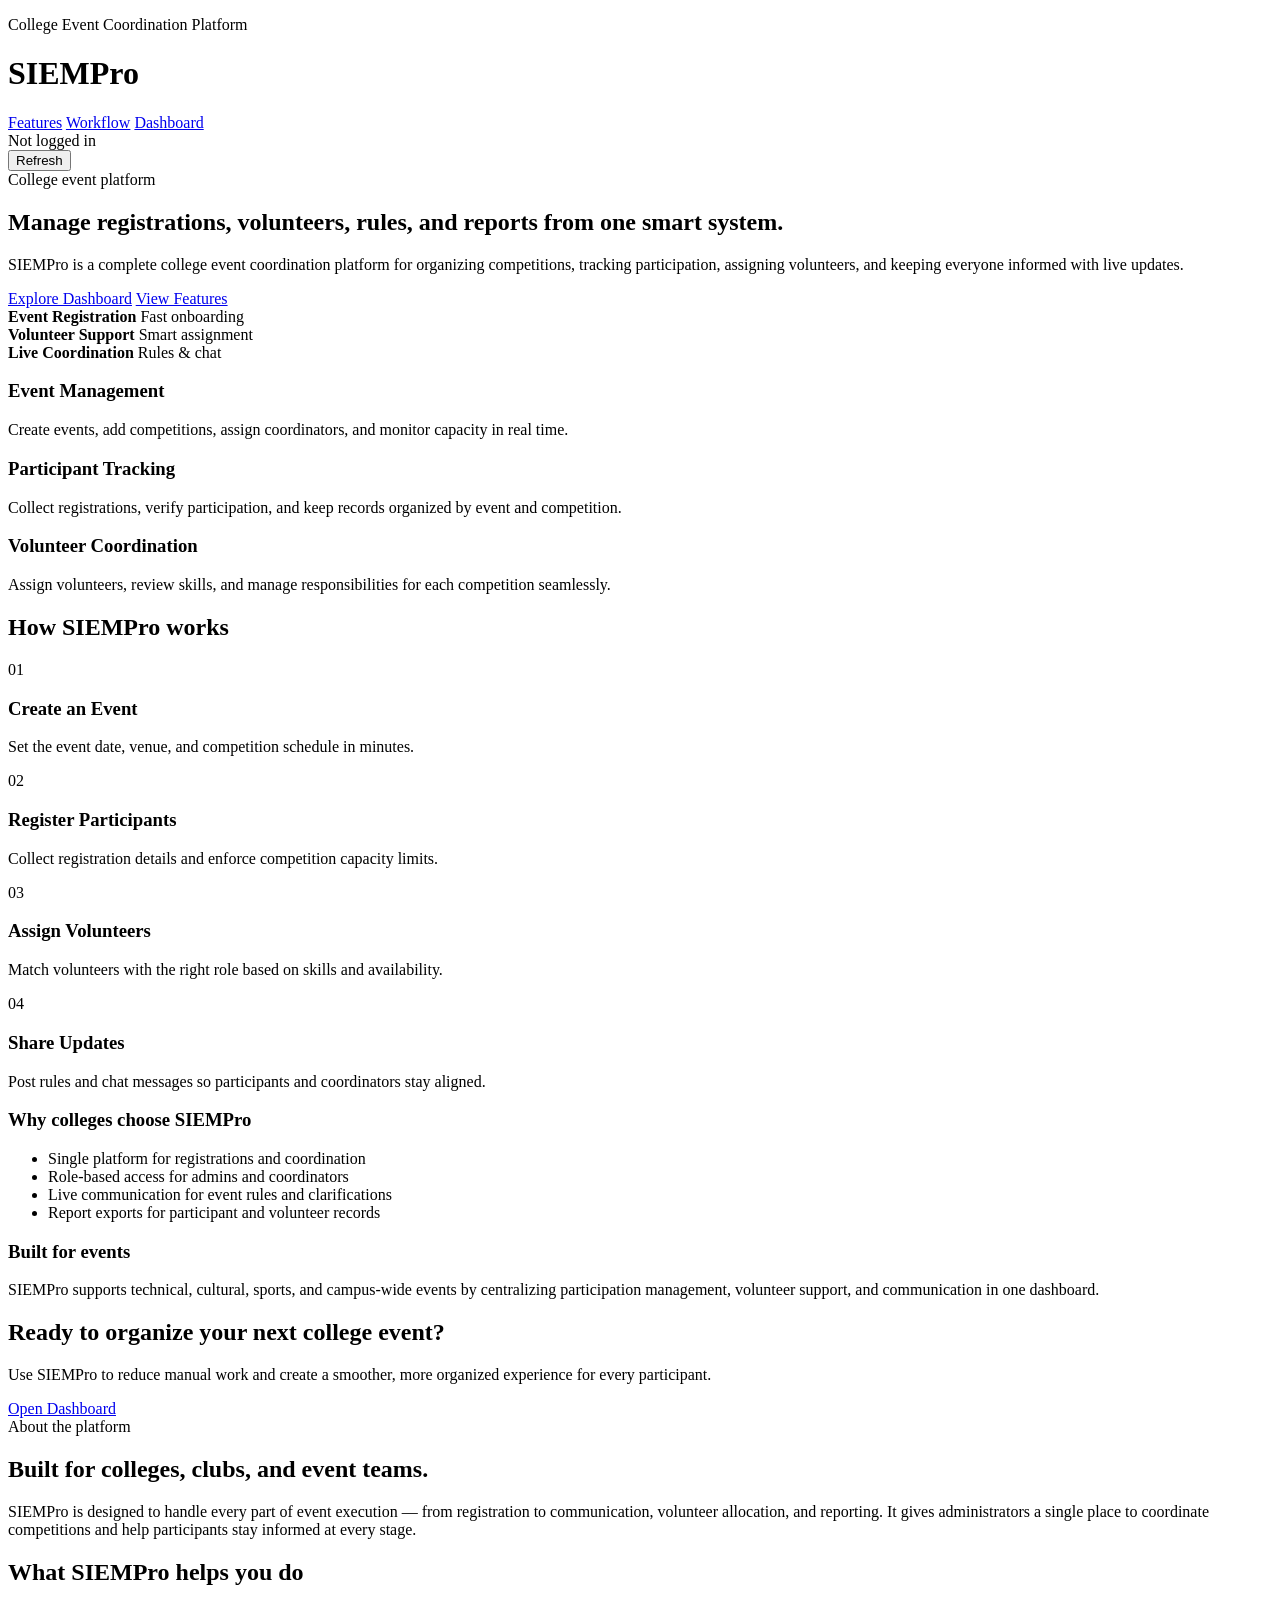
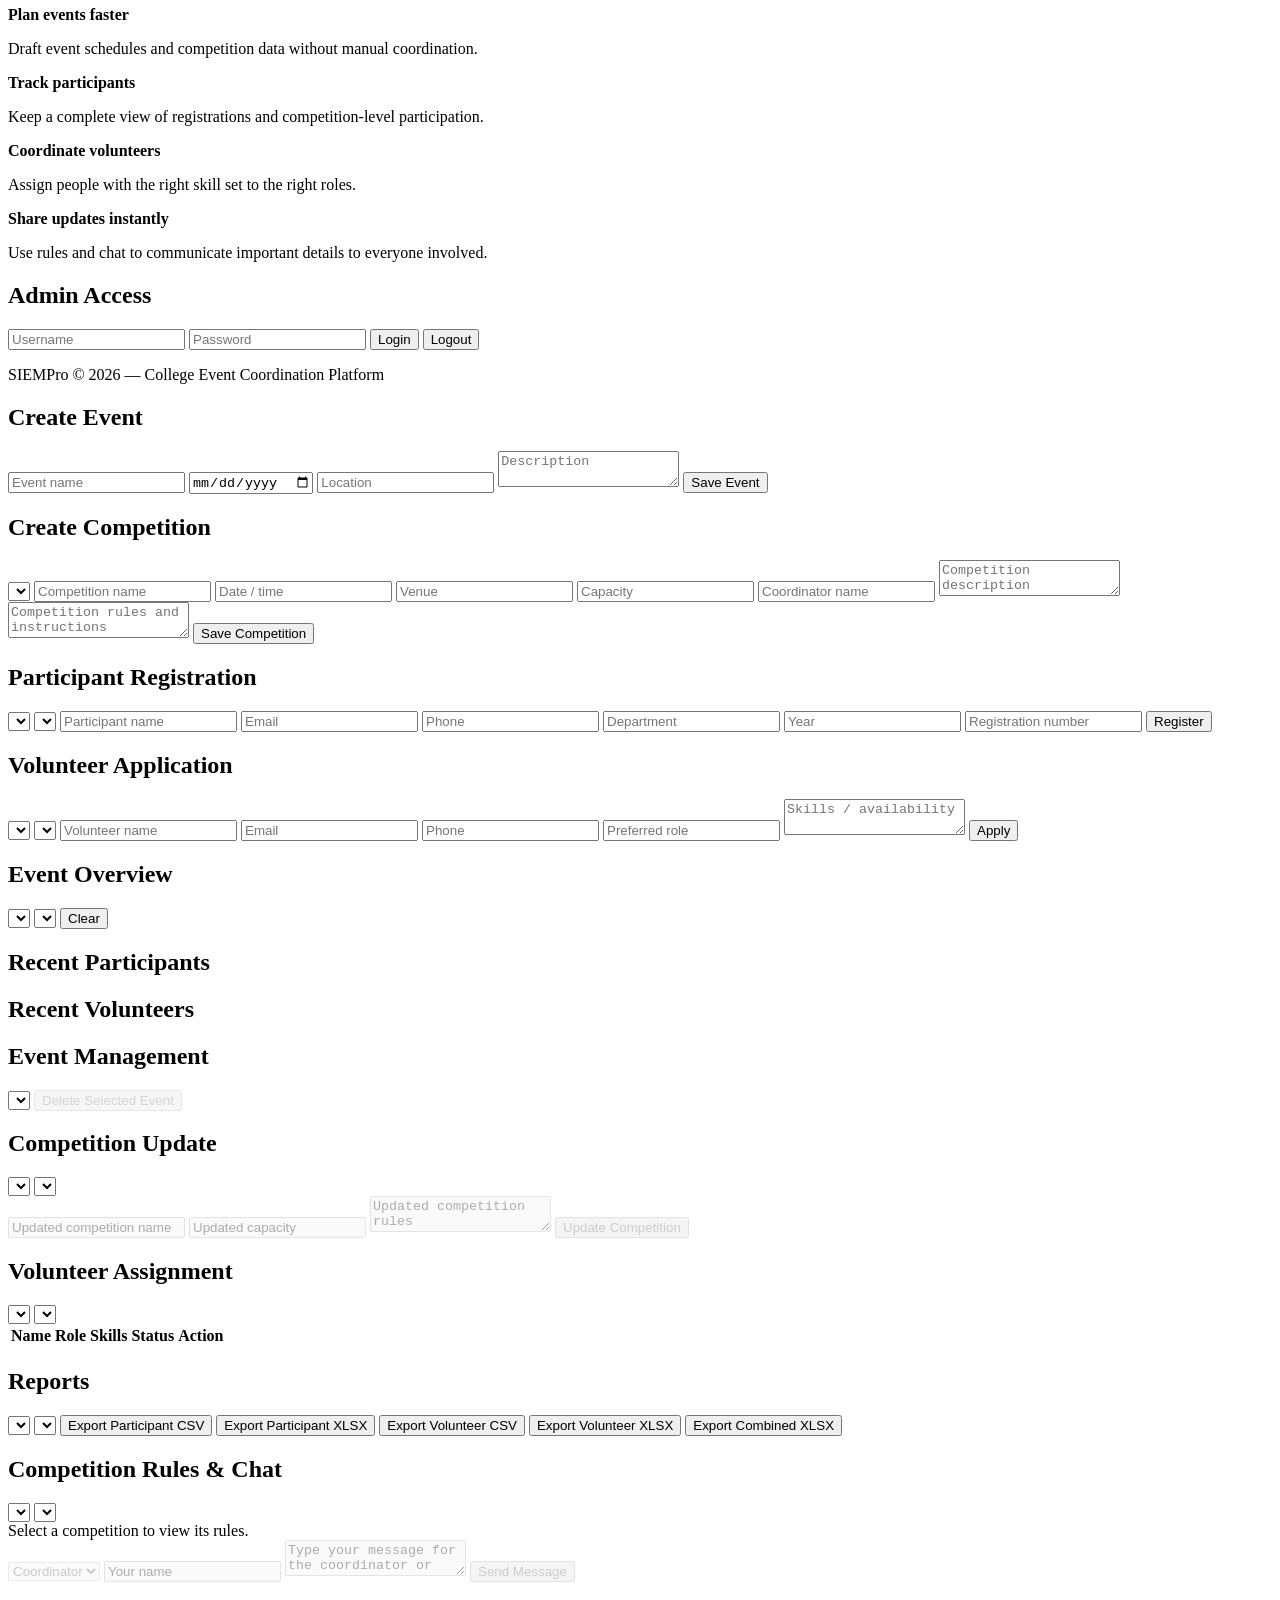
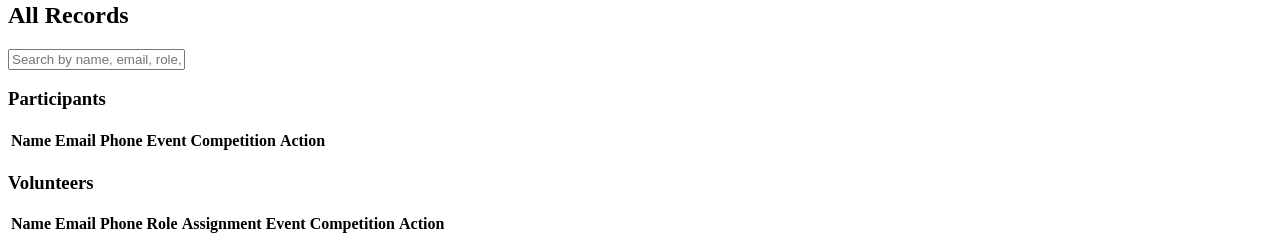
==== templates/index.html @ f743d76d "Create index.html" ====
<!DOCTYPE html>
<html lang="en">
  <head>
    <meta charset="UTF-8" />
    <meta name="viewport" content="width=device-width, initial-scale=1.0" />
    <title>SIEMPro</title>
    <link rel="stylesheet" href="/static/styles.css" />
  </head>
  <body>
    <div class="container">
      <header class="topbar">
        <div class="brand-block">
          <p class="eyebrow">College Event Coordination Platform</p>
          <h1>SIEMPro</h1>
        </div>
        <nav class="site-nav" aria-label="Main navigation">
          <a href="#features">Features</a>
          <a href="#workflow">Workflow</a>
          <a href="#dashboard">Dashboard</a>
        </nav>
        <div class="topbar-actions">
          <div id="loginBadge" class="login-badge">Not logged in</div>
          <button id="refreshData" class="primary">Refresh</button>
        </div>
      </header>

      <section class="hero-panel panel">
        <div class="hero-copy">
          <span class="tag">College event platform</span>
          <h2>Manage registrations, volunteers, rules, and reports from one smart system.</h2>
          <p>
            SIEMPro is a complete college event coordination platform for organizing competitions,
            tracking participation, assigning volunteers, and keeping everyone informed with live updates.
          </p>
          <div class="hero-actions">
            <a href="#dashboard" class="btn-primary">Explore Dashboard</a>
            <a href="#features" class="btn-secondary">View Features</a>
          </div>
        </div>
        <div class="hero-stats">
          <div class="mini-card">
            <strong>Event Registration</strong>
            <span>Fast onboarding</span>
          </div>
          <div class="mini-card">
            <strong>Volunteer Support</strong>
            <span>Smart assignment</span>
          </div>
          <div class="mini-card">
            <strong>Live Coordination</strong>
            <span>Rules & chat</span>
          </div>
        </div>
      </section>

      <section class="feature-grid" id="features">
        <div class="feature-card panel">
          <h3>Event Management</h3>
          <p>Create events, add competitions, assign coordinators, and monitor capacity in real time.</p>
        </div>
        <div class="feature-card panel">
          <h3>Participant Tracking</h3>
          <p>Collect registrations, verify participation, and keep records organized by event and competition.</p>
        </div>
        <div class="feature-card panel">
          <h3>Volunteer Coordination</h3>
          <p>Assign volunteers, review skills, and manage responsibilities for each competition seamlessly.</p>
        </div>
      </section>

      <section class="steps-panel panel" id="workflow">
        <h2>How SIEMPro works</h2>
        <div class="steps-grid">
          <div class="step-box">
            <span>01</span>
            <h3>Create an Event</h3>
            <p>Set the event date, venue, and competition schedule in minutes.</p>
          </div>
          <div class="step-box">
            <span>02</span>
            <h3>Register Participants</h3>
            <p>Collect registration details and enforce competition capacity limits.</p>
          </div>
          <div class="step-box">
            <span>03</span>
            <h3>Assign Volunteers</h3>
            <p>Match volunteers with the right role based on skills and availability.</p>
          </div>
          <div class="step-box">
            <span>04</span>
            <h3>Share Updates</h3>
            <p>Post rules and chat messages so participants and coordinators stay aligned.</p>
          </div>
        </div>
      </section>

      <section class="highlights-grid">
        <div class="panel highlight-box">
          <h3>Why colleges choose SIEMPro</h3>
          <ul>
            <li>Single platform for registrations and coordination</li>
            <li>Role-based access for admins and coordinators</li>
            <li>Live communication for event rules and clarifications</li>
            <li>Report exports for participant and volunteer records</li>
          </ul>
        </div>
        <div class="panel highlight-box accent-box">
          <h3>Built for events</h3>
          <p>
            SIEMPro supports technical, cultural, sports, and campus-wide events by centralizing
            participation management, volunteer support, and communication in one dashboard.
          </p>
        </div>
      </section>

      <section class="cta-panel panel">
        <div>
          <h2>Ready to organize your next college event?</h2>
          <p>Use SIEMPro to reduce manual work and create a smoother, more organized experience for every participant.</p>
        </div>
        <a href="#dashboard" class="btn-primary">Open Dashboard</a>
      </section>

      <section class="about-panel panel">
        <div>
          <span class="tag">About the platform</span>
          <h2>Built for colleges, clubs, and event teams.</h2>
        </div>
        <p>
          SIEMPro is designed to handle every part of event execution — from registration to communication,
          volunteer allocation, and reporting. It gives administrators a single place to coordinate competitions
          and help participants stay informed at every stage.
        </p>
      </section>

      <section class="showcase-panel panel">
        <h2>What SIEMPro helps you do</h2>
        <div class="showcase-grid">
          <div class="showcase-item">
            <strong>Plan events faster</strong>
            <p>Draft event schedules and competition data without manual coordination.</p>
          </div>
          <div class="showcase-item">
            <strong>Track participants</strong>
            <p>Keep a complete view of registrations and competition-level participation.</p>
          </div>
          <div class="showcase-item">
            <strong>Coordinate volunteers</strong>
            <p>Assign people with the right skill set to the right roles.</p>
          </div>
          <div class="showcase-item">
            <strong>Share updates instantly</strong>
            <p>Use rules and chat to communicate important details to everyone involved.</p>
          </div>
        </div>
      </section>

      <section class="panel login-panel">
        <h2>Admin Access</h2>
        <form id="loginForm" class="inline-login">
          <input type="text" id="loginUsername" placeholder="Username" required />
          <input type="password" id="loginPassword" placeholder="Password" required />
          <button type="submit">Login</button>
          <button type="button" id="logoutBtn" class="secondary">Logout</button>
        </form>
      </section>

      <footer class="site-footer">
        <p>SIEMPro © 2026 — College Event Coordination Platform</p>
      </footer>

      <section class="panel stats-grid" id="dashboard" aria-label="Dashboard stats"></section>

      <main class="layout">
        <section class="panel">
          <h2>Create Event</h2>
          <form id="eventForm">
            <input type="text" name="name" placeholder="Event name" required />
            <input type="date" name="date" required />
            <input type="text" name="location" placeholder="Location" required />
            <textarea name="description" placeholder="Description"></textarea>
            <button type="submit">Save Event</button>
          </form>
        </section>

        <section class="panel">
          <h2>Create Competition</h2>
          <form id="competitionForm">
            <select id="competitionEventSelect" name="event_id" required></select>
            <select id="competitionCompetitionSelect" name="competition_id" style="display:none;"></select>
            <input type="text" name="name" placeholder="Competition name" required />
            <input type="text" name="time" placeholder="Date / time" required />
            <input type="text" name="venue" placeholder="Venue" required />
            <input type="number" name="capacity" min="1" placeholder="Capacity" required />
            <input type="text" name="coordinator_name" placeholder="Coordinator name" required />
            <textarea name="description" placeholder="Competition description"></textarea>
            <textarea name="rules" placeholder="Competition rules and instructions"></textarea>
            <button type="submit">Save Competition</button>
          </form>
        </section>
      </main>

      <main class="layout lower-grid">
        <section class="panel">
          <h2>Participant Registration</h2>
          <form id="participantForm">
            <select id="participantEventSelect" name="event_id" required></select>
            <select id="participantCompetitionSelect" name="competition_id" required></select>
            <input type="text" name="name" placeholder="Participant name" required />
            <input type="email" name="email" placeholder="Email" required />
            <input type="tel" name="phone" placeholder="Phone" required />
            <input type="text" name="department" placeholder="Department" required />
            <input type="text" name="year" placeholder="Year" required />
            <input type="text" name="registration_no" placeholder="Registration number" required />
            <button type="submit">Register</button>
          </form>
        </section>

        <section class="panel">
          <h2>Volunteer Application</h2>
          <form id="volunteerForm">
            <select id="volunteerEventSelect" name="event_id" required></select>
            <select id="volunteerCompetitionSelect" name="competition_id" required></select>
            <input type="text" name="name" placeholder="Volunteer name" required />
            <input type="email" name="email" placeholder="Email" required />
            <input type="tel" name="phone" placeholder="Phone" required />
            <input type="text" name="preferred_role" placeholder="Preferred role" required />
            <textarea name="skills" placeholder="Skills / availability" required></textarea>
            <button type="submit">Apply</button>
          </form>
        </section>
      </main>

      <section class="panel overview-panel">
        <h2>Event Overview</h2>
        <div class="event-action-row filter-row">
          <select id="overviewEventFilter"></select>
          <select id="overviewCompetitionFilter"></select>
          <button id="clearOverviewFilter" type="button" class="secondary">Clear</button>
        </div>
        <div id="eventBreakdownChart" class="event-chart"></div>
      </section>

      <section class="panel lists-panel">
        <div class="list-section">
          <h2>Recent Participants</h2>
          <div id="participantList" class="record-list"></div>
        </div>
        <div class="list-section">
          <h2>Recent Volunteers</h2>
          <div id="volunteerList" class="record-list"></div>
        </div>
      </section>

      <section class="panel event-management-panel">
        <h2>Event Management</h2>
        <div class="event-action-row">
          <select id="eventDeleteSelect"></select>
          <button id="deleteEventBtn" type="button">Delete Selected Event</button>
        </div>
      </section>

      <section class="panel update-panel">
        <h2>Competition Update</h2>
        <div class="event-action-row">
          <select id="updateCompetitionEventSelect"></select>
          <select id="updateCompetitionSelect"></select>
        </div>
        <form id="competitionUpdateForm">
          <input type="text" id="updateCompetitionName" placeholder="Updated competition name" />
          <input type="number" id="updateCompetitionCapacity" min="1" placeholder="Updated capacity" />
          <textarea id="updateCompetitionRules" placeholder="Updated competition rules"></textarea>
          <button type="submit">Update Competition</button>
        </form>
      </section>

      <section class="panel assignment-panel">
        <h2>Volunteer Assignment</h2>
        <div class="event-action-row">
          <select id="assignmentEventSelect"></select>
          <select id="assignmentCompetitionSelect"></select>
        </div>
        <div class="table-wrap">
          <table>
            <thead>
              <tr>
                <th>Name</th>
                <th>Role</th>
                <th>Skills</th>
                <th>Status</th>
                <th>Action</th>
              </tr>
            </thead>
            <tbody id="volunteerAssignmentTable"></tbody>
          </table>
        </div>
      </section>

      <section class="panel export-panel">
        <h2>Reports</h2>
        <div class="event-action-row">
          <select id="reportEventSelect"></select>
          <select id="reportCompetitionSelect"></select>
          <button id="exportParticipantsCsv" type="button">Export Participant CSV</button>
          <button id="exportParticipantsXlsx" type="button">Export Participant XLSX</button>
          <button id="exportVolunteersCsv" type="button">Export Volunteer CSV</button>
          <button id="exportVolunteersXlsx" type="button">Export Volunteer XLSX</button>
          <button id="exportCombinedXlsx" type="button">Export Combined XLSX</button>
        </div>
      </section>

      <section class="panel chat-panel">
        <div class="chat-header">
          <h2>Competition Rules & Chat</h2>
        </div>
        <div class="chat-controls">
          <select id="chatEventSelect" required></select>
          <select id="chatCompetitionSelect" required></select>
        </div>
        <div class="rules-box" id="rulesBox">Select a competition to view its rules.</div>
        <div class="chat-box" id="chatBox"></div>
        <form id="chatForm" class="chat-form">
          <select id="chatSenderRole" required>
            <option value="coordinator">Coordinator</option>
            <option value="participant">Participant</option>
          </select>
          <input type="text" id="chatSenderName" placeholder="Your name" required />
          <textarea id="chatMessage" placeholder="Type your message for the coordinator or participants..." required></textarea>
          <button type="submit">Send Message</button>
        </form>
      </section>

      <section class="panel records-panel">
        <h2>All Records</h2>
        <div class="search-row">
          <input id="recordSearchInput" type="text" placeholder="Search by name, email, role, or event" />
        </div>
        <div class="table-wrap">
          <h3>Participants</h3>
          <table>
            <thead>
              <tr>
                <th>Name</th>
                <th>Email</th>
                <th>Phone</th>
                <th>Event</th>
                <th>Competition</th>
                <th>Action</th>
              </tr>
            </thead>
            <tbody id="allParticipantsTable"></tbody>
          </table>
        </div>
        <div class="table-wrap">
          <h3>Volunteers</h3>
          <table>
            <thead>
              <tr>
                <th>Name</th>
                <th>Email</th>
                <th>Phone</th>
                <th>Role</th>
                <th>Assignment</th>
                <th>Event</th>
                <th>Competition</th>
                <th>Action</th>
              </tr>
            </thead>
            <tbody id="allVolunteersTable"></tbody>
          </table>
        </div>
      </section>
    </div>

    <script src="/static/app.js"></script>
  </body>
</html>
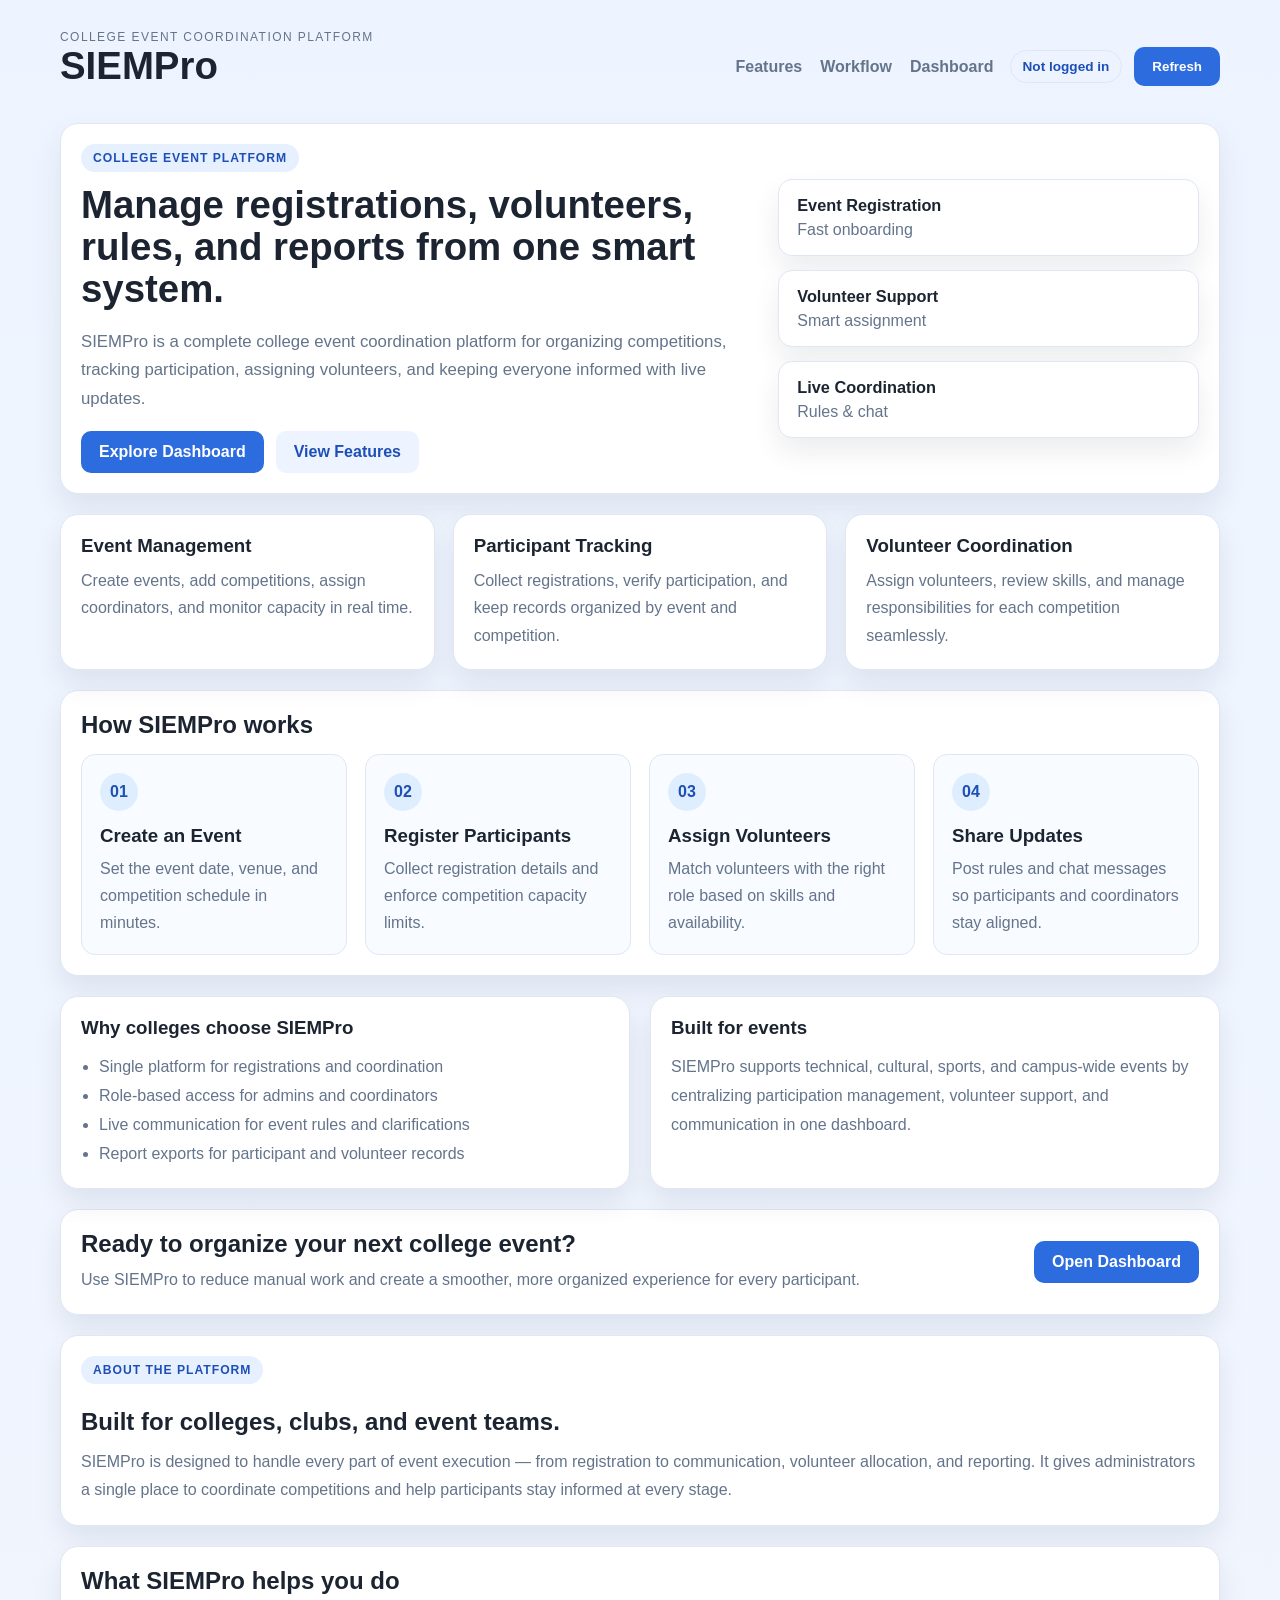
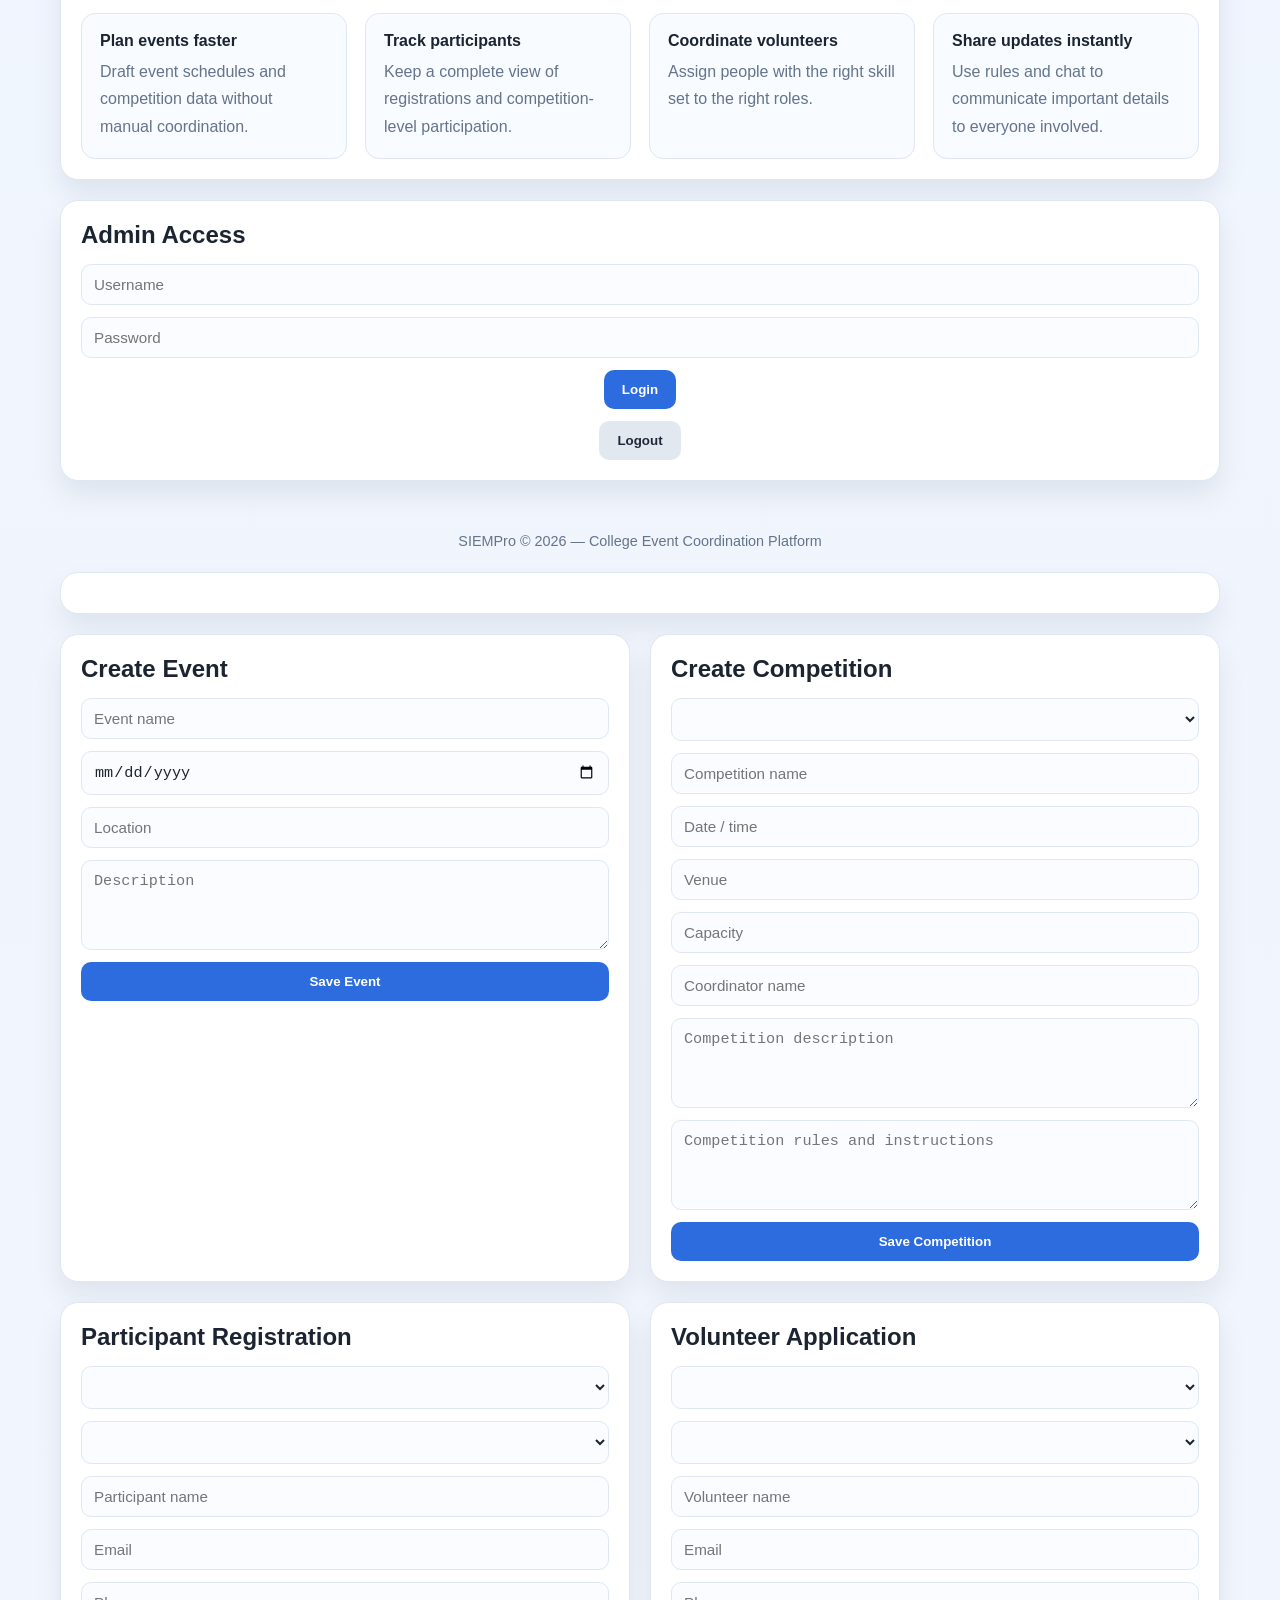
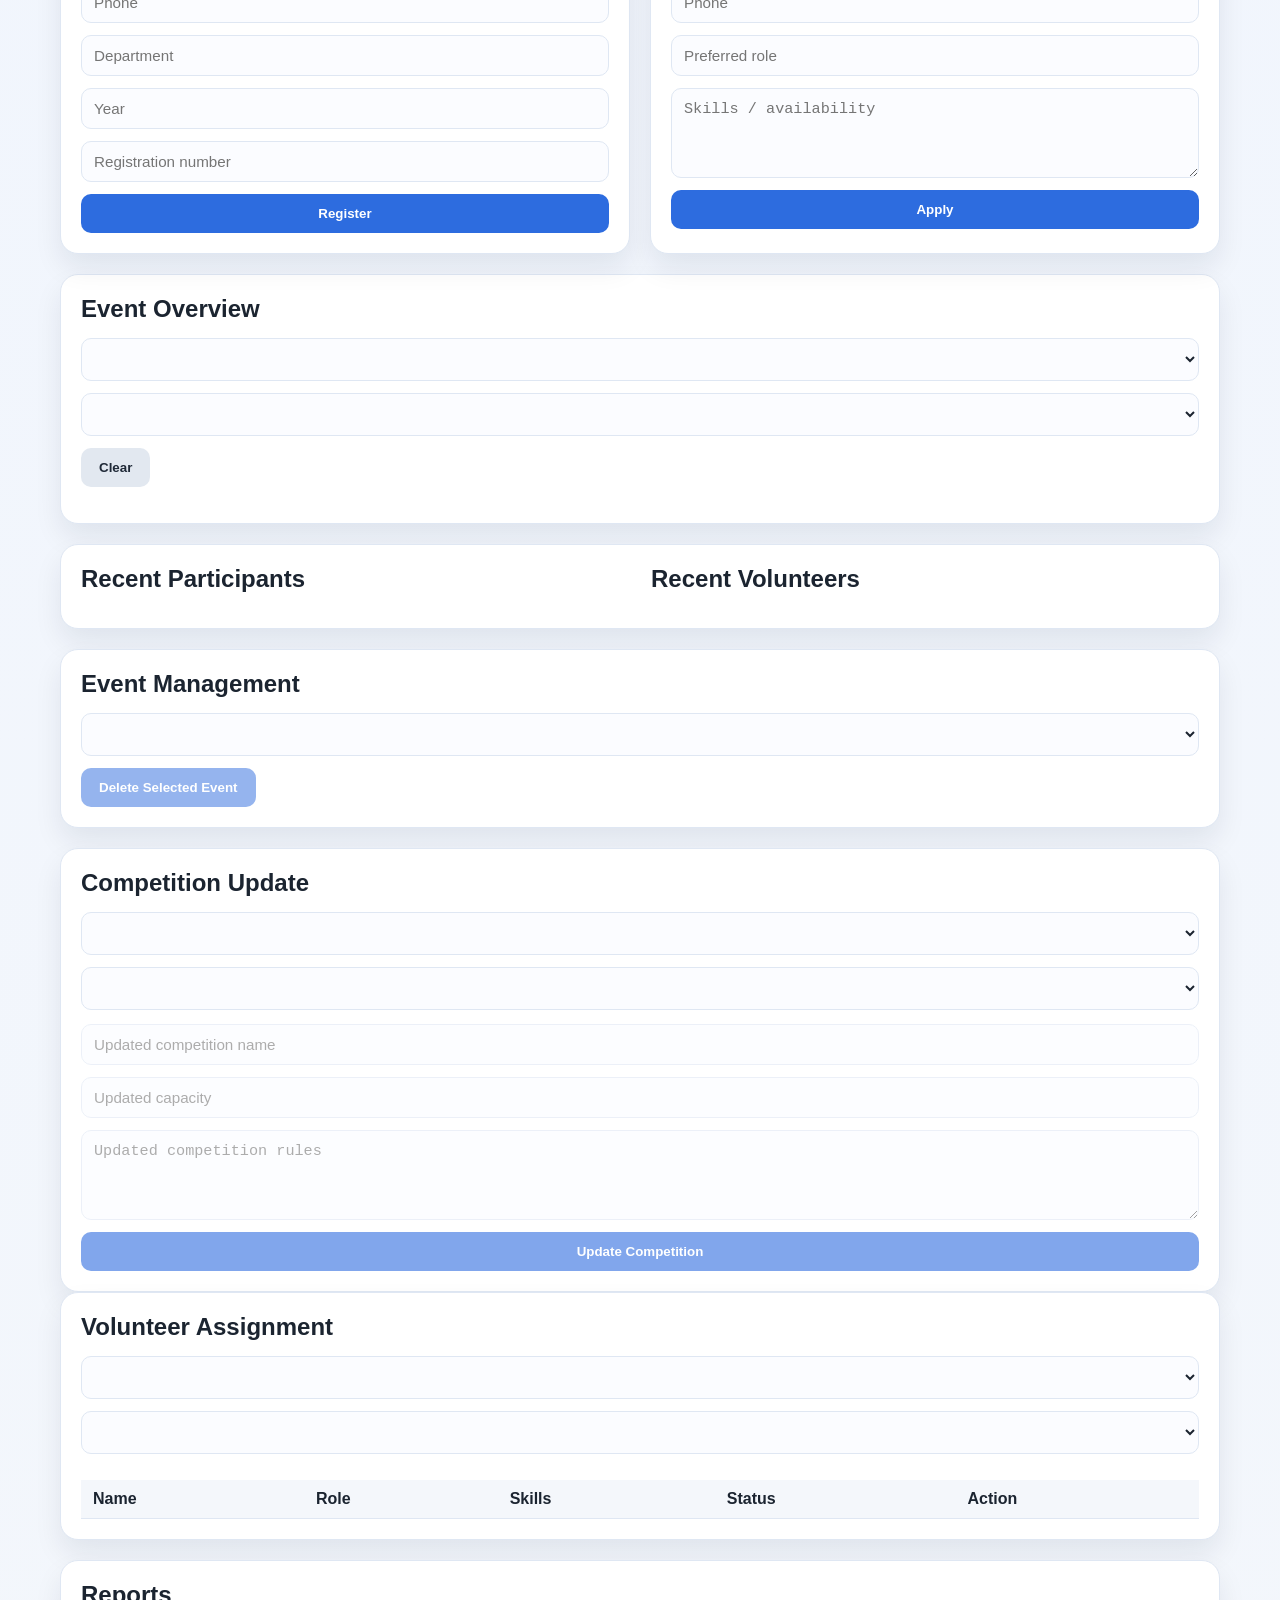
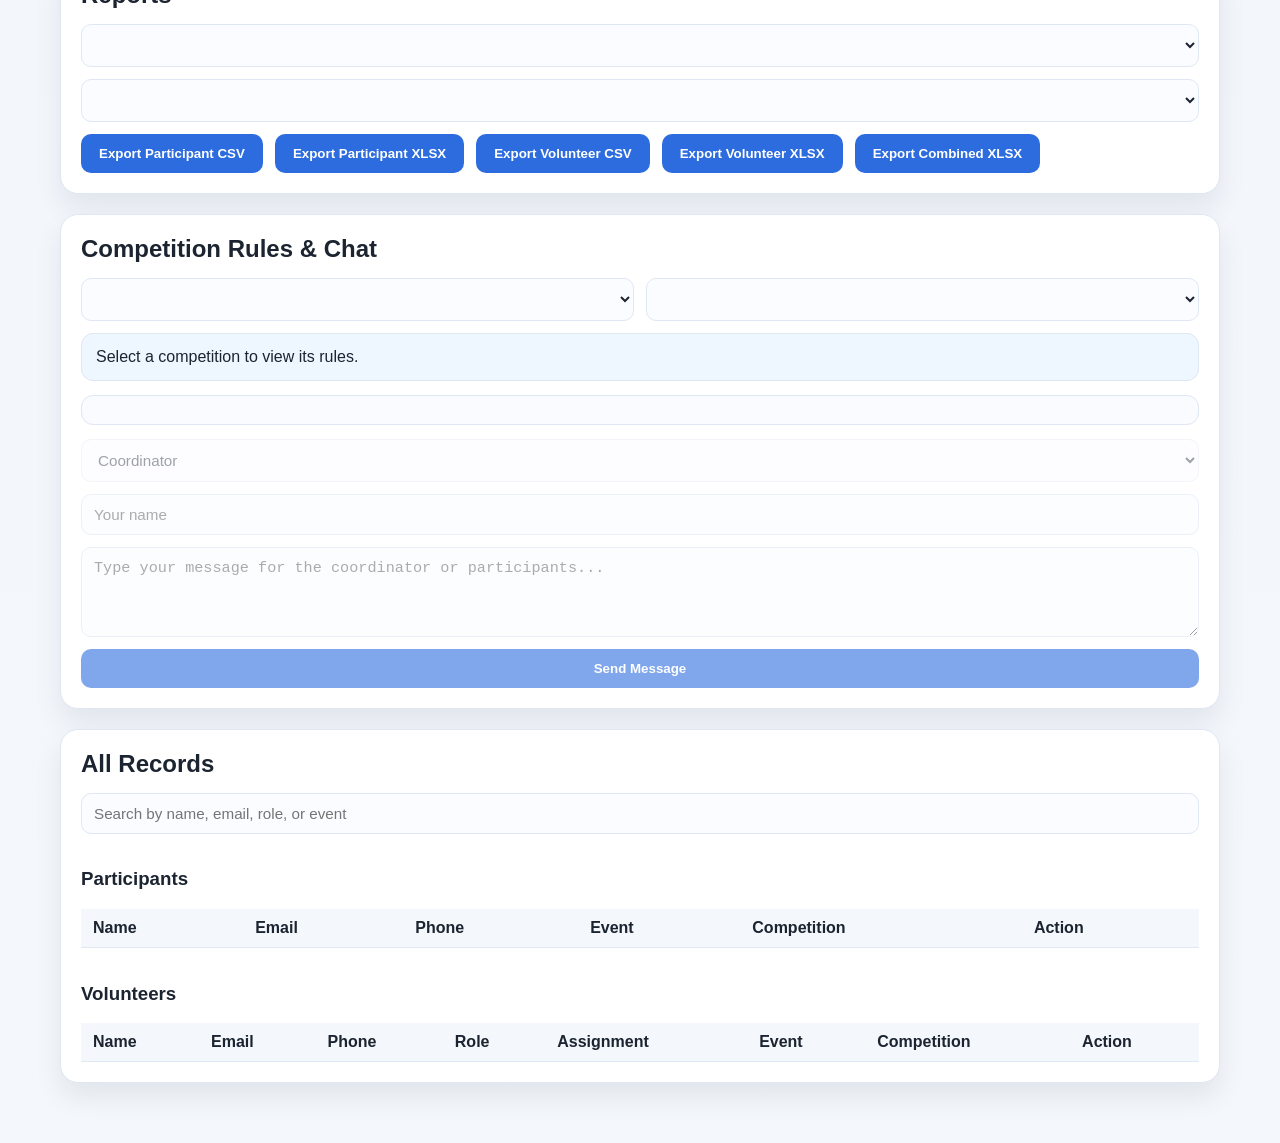
==== commit d7a8f324: "Update index.html" ====
--- a/templates/index.html
+++ b/templates/index.html
@@ -37,7 +37,7 @@
             <a href="#features" class="btn-secondary">View Features</a>
           </div>
         </div>
-        <div class="hero-stats">
+        <div class="hero-stats" id="statsGrid">
           <div class="mini-card">
             <strong>Event Registration</strong>
             <span>Fast onboarding</span>
--- a/static/styles.css
+++ b/static/styles.css
@@ -0,0 +1,665 @@
+:root {
+  --bg: #f4f7fb;
+  --panel: #ffffff;
+  --primary: #2d6cdf;
+  --primary-dark: #1d4fb7;
+  --accent: #edf4ff;
+  --text: #1b2430;
+  --muted: #64748b;
+  --border: #dfe7f3;
+  --success: #1f9d61;
+  --shadow: 0 14px 28px rgba(18, 29, 53, 0.08);
+}
+
+* {
+  box-sizing: border-box;
+}
+
+body {
+  margin: 0;
+  font-family: Arial, Helvetica, sans-serif;
+  background: linear-gradient(180deg, #eef4ff 0%, var(--bg) 100%);
+  color: var(--text);
+}
+
+.container {
+  max-width: 1200px;
+  margin: 0 auto;
+  padding: 30px 20px 60px;
+}
+
+.topbar {
+  display: flex;
+  justify-content: space-between;
+  align-items: center;
+  margin-bottom: 20px;
+  gap: 16px;
+}
+
+.brand-block {
+  flex: 1;
+}
+
+.site-nav {
+  display: flex;
+  gap: 18px;
+  align-items: center;
+  flex-wrap: wrap;
+}
+
+.site-nav a {
+  color: var(--muted);
+  text-decoration: none;
+  font-weight: 600;
+}
+
+.site-nav a:hover {
+  color: var(--primary-dark);
+}
+
+.hero-panel {
+  display: grid;
+  grid-template-columns: 1.6fr 1fr;
+  gap: 24px;
+  padding: 28px;
+  margin-bottom: 20px;
+  background: linear-gradient(135deg, #f2f7ff 0%, #ffffff 100%);
+}
+
+.hero-copy h2 {
+  font-size: clamp(2rem, 3vw, 3rem);
+  line-height: 1.1;
+  margin-bottom: 14px;
+}
+
+.hero-copy p {
+  color: var(--muted);
+  font-size: 1.05rem;
+  line-height: 1.7;
+}
+
+.tag {
+  display: inline-block;
+  background: #e6f0ff;
+  color: var(--primary-dark);
+  border-radius: 999px;
+  padding: 7px 12px;
+  font-size: 0.76rem;
+  font-weight: 700;
+  letter-spacing: 0.08em;
+  text-transform: uppercase;
+  margin-bottom: 12px;
+}
+
+.hero-actions {
+  display: flex;
+  flex-wrap: wrap;
+  gap: 12px;
+  margin-top: 18px;
+}
+
+.btn-primary, .btn-secondary {
+  display: inline-flex;
+  align-items: center;
+  justify-content: center;
+  text-decoration: none;
+  border-radius: 10px;
+  padding: 12px 18px;
+  font-weight: 700;
+}
+
+.btn-primary {
+  background: var(--primary);
+  color: #fff;
+}
+
+.btn-secondary {
+  background: #edf4ff;
+  color: var(--primary-dark);
+}
+
+.hero-stats {
+  display: flex;
+  flex-direction: column;
+  gap: 14px;
+  justify-content: center;
+}
+
+.mini-card {
+  background: #fff;
+  border: 1px solid var(--border);
+  border-radius: 14px;
+  padding: 16px 18px;
+  box-shadow: var(--shadow);
+  display: flex;
+  flex-direction: column;
+  gap: 6px;
+}
+
+.mini-card strong {
+  font-size: 1.02rem;
+}
+
+.mini-card span {
+  color: var(--muted);
+}
+
+.feature-grid {
+  display: grid;
+  grid-template-columns: repeat(auto-fit, minmax(220px, 1fr));
+  gap: 18px;
+  margin-bottom: 20px;
+}
+
+.feature-card {
+  padding: 20px;
+}
+
+.feature-card h3 {
+  margin-top: 0;
+  margin-bottom: 10px;
+}
+
+.feature-card p {
+  margin: 0;
+  color: var(--muted);
+  line-height: 1.7;
+}
+
+.steps-panel {
+  margin-bottom: 20px;
+}
+
+.steps-grid {
+  display: grid;
+  grid-template-columns: repeat(auto-fit, minmax(200px, 1fr));
+  gap: 18px;
+}
+
+.highlights-grid {
+  display: grid;
+  grid-template-columns: repeat(auto-fit, minmax(260px, 1fr));
+  gap: 20px;
+  margin-bottom: 20px;
+}
+
+.highlight-box {
+  padding: 22px;
+}
+
+.highlight-box h3 {
+  margin-top: 0;
+  margin-bottom: 14px;
+}
+
+.highlight-box ul {
+  margin: 0;
+  padding-left: 18px;
+  color: var(--muted);
+  line-height: 1.8;
+}
+
+.highlight-box p {
+  margin: 0;
+  color: var(--muted);
+  line-height: 1.8;
+}
+
+.accent-box {
+  background: linear-gradient(135deg, #eef5ff 0%, #ffffff 100%);
+}
+
+.cta-panel {
+  display: flex;
+  align-items: center;
+  justify-content: space-between;
+  gap: 18px;
+  margin-bottom: 20px;
+  padding: 24px 28px;
+}
+
+.cta-panel h2 {
+  margin-bottom: 8px;
+}
+
+.cta-panel p {
+  margin: 0;
+  color: var(--muted);
+  line-height: 1.7;
+}
+
+.about-panel {
+  margin-bottom: 20px;
+  padding: 26px 28px;
+}
+
+.about-panel h2 {
+  margin-top: 12px;
+  margin-bottom: 12px;
+}
+
+.about-panel p {
+  margin: 0;
+  color: var(--muted);
+  line-height: 1.8;
+}
+
+.showcase-panel {
+  margin-bottom: 20px;
+  padding: 24px 28px;
+}
+
+.showcase-panel h2 {
+  margin-top: 0;
+  margin-bottom: 18px;
+}
+
+.showcase-grid {
+  display: grid;
+  grid-template-columns: repeat(auto-fit, minmax(220px, 1fr));
+  gap: 18px;
+}
+
+.showcase-item {
+  background: #f8fbff;
+  border: 1px solid var(--border);
+  border-radius: 14px;
+  padding: 18px;
+}
+
+.showcase-item strong {
+  display: block;
+  margin-bottom: 8px;
+}
+
+.showcase-item p {
+  margin: 0;
+  color: var(--muted);
+  line-height: 1.7;
+}
+
+.site-footer {
+  margin-top: 20px;
+  padding: 18px 12px 8px;
+  text-align: center;
+  color: var(--muted);
+  font-size: 0.9rem;
+}
+
+.step-box {
+  background: #f8fbff;
+  border: 1px solid var(--border);
+  border-radius: 14px;
+  padding: 18px;
+}
+
+.step-box span {
+  display: inline-flex;
+  align-items: center;
+  justify-content: center;
+  width: 38px;
+  height: 38px;
+  border-radius: 50%;
+  background: #dfeeff;
+  color: var(--primary-dark);
+  font-weight: 700;
+  margin-bottom: 14px;
+}
+
+.step-box h3 {
+  margin-top: 0;
+  margin-bottom: 8px;
+}
+
+.step-box p {
+  margin: 0;
+  color: var(--muted);
+  line-height: 1.7;
+}
+
+.topbar-actions {
+  display: flex;
+  align-items: center;
+  gap: 12px;
+}
+
+.login-badge {
+  background: #edf4ff;
+  color: var(--primary-dark);
+  border: 1px solid var(--border);
+  border-radius: 999px;
+  padding: 8px 12px;
+  font-size: 0.85rem;
+  font-weight: 700;
+}
+
+.eyebrow {
+  margin: 0;
+  text-transform: uppercase;
+  letter-spacing: 0.12em;
+  color: var(--muted);
+  font-size: 12px;
+}
+
+h1, h2 {
+  margin: 0 0 15px;
+}
+
+h1 {
+  font-size: 2.4rem;
+}
+
+.primary,
+button {
+  border: none;
+  border-radius: 10px;
+  padding: 12px 18px;
+  background: var(--primary);
+  color: white;
+  font-weight: 600;
+  cursor: pointer;
+  transition: 0.2s ease;
+}
+
+.primary:hover,
+button:hover {
+  background: var(--primary-dark);
+}
+
+.stats-grid {
+  display: grid;
+  grid-template-columns: repeat(auto-fit, minmax(180px, 1fr));
+  gap: 16px;
+  margin-bottom: 20px;
+}
+
+.stat-card {
+  background: var(--panel);
+  border: 1px solid var(--border);
+  border-radius: 18px;
+  box-shadow: var(--shadow);
+  padding: 20px;
+}
+
+.stat-card .label {
+  color: var(--muted);
+  font-size: 0.8rem;
+  text-transform: uppercase;
+  letter-spacing: 0.05em;
+}
+
+.stat-card .value {
+  font-size: 2rem;
+  font-weight: 700;
+  margin-top: 8px;
+}
+
+.layout {
+  display: grid;
+  grid-template-columns: repeat(auto-fit, minmax(280px, 1fr));
+  gap: 20px;
+  margin-bottom: 20px;
+}
+
+.panel {
+  background: var(--panel);
+  border: 1px solid var(--border);
+  border-radius: 18px;
+  box-shadow: var(--shadow);
+  padding: 20px;
+}
+
+form {
+  display: flex;
+  flex-direction: column;
+  gap: 12px;
+}
+
+input,
+textarea,
+select {
+  width: 100%;
+  border: 1px solid var(--border);
+  border-radius: 10px;
+  padding: 11px 12px;
+  font-size: 0.95rem;
+  background: #fbfcff;
+  color: var(--text);
+}
+
+textarea {
+  min-height: 90px;
+  resize: vertical;
+}
+
+.overview-panel {
+  margin-bottom: 20px;
+}
+
+.filter-row {
+  margin-bottom: 16px;
+}
+
+.event-chart {
+  display: flex;
+  flex-direction: column;
+  gap: 12px;
+}
+
+.chart-row {
+  display: grid;
+  grid-template-columns: 140px 1fr 60px;
+  gap: 12px;
+  align-items: center;
+}
+
+.chart-label {
+  font-weight: 600;
+  color: var(--text);
+}
+
+.chart-track {
+  position: relative;
+  height: 18px;
+  background: #edf4ff;
+  border-radius: 999px;
+  overflow: hidden;
+  border: 1px solid var(--border);
+}
+
+.chart-bar {
+  position: absolute;
+  inset: 0 auto 0 0;
+  border-radius: 999px;
+  background: linear-gradient(90deg, var(--primary) 0%, #7aa8ff 100%);
+}
+
+.chart-value {
+  text-align: right;
+  color: var(--muted);
+  font-size: 0.85rem;
+}
+
+.lists-panel {
+  display: grid;
+  grid-template-columns: repeat(auto-fit, minmax(300px, 1fr));
+  gap: 22px;
+}
+
+.login-panel {
+  margin-bottom: 20px;
+}
+
+.inline-login {
+  display: flex;
+  gap: 12px;
+  flex-wrap: wrap;
+  align-items: center;
+}
+
+.secondary {
+  background: #e2e8f0;
+  color: #1f2937;
+}
+
+.secondary:hover {
+  background: #cbd5e1;
+}
+
+.event-management-panel {
+  margin-top: 20px;
+}
+
+.event-action-row {
+  display: flex;
+  gap: 12px;
+  align-items: center;
+  flex-wrap: wrap;
+}
+
+.update-panel,
+.export-panel {
+  margin-top: 20px;
+}
+
+#competitionUpdateForm {
+  margin-top: 14px;
+}
+
+.chat-panel {
+  margin-top: 20px;
+}
+
+.chat-controls {
+  display: grid;
+  grid-template-columns: repeat(auto-fit, minmax(200px, 1fr));
+  gap: 12px;
+  margin-bottom: 12px;
+}
+
+.rules-box {
+  background: #eef7ff;
+  border: 1px solid var(--border);
+  border-radius: 12px;
+  padding: 14px;
+  margin-bottom: 14px;
+  white-space: pre-line;
+}
+
+.chat-box {
+  max-height: 260px;
+  overflow-y: auto;
+  border: 1px solid var(--border);
+  border-radius: 12px;
+  background: #f9fbff;
+  padding: 14px;
+  margin-bottom: 14px;
+  display: flex;
+  flex-direction: column;
+  gap: 10px;
+}
+
+.chat-message {
+  border-radius: 10px;
+  padding: 10px 12px;
+  background: white;
+  border: 1px solid var(--border);
+}
+
+.chat-message.coordinator {
+  background: #eef7ff;
+}
+
+.chat-message.participant {
+  background: #f4f8f4;
+}
+
+.chat-message strong {
+  display: inline-block;
+  margin-bottom: 4px;
+}
+
+.chat-form {
+  display: grid;
+  gap: 12px;
+}
+
+.records-panel {
+  margin-top: 20px;
+}
+
+.search-row {
+  margin-bottom: 12px;
+}
+
+.table-wrap {
+  margin-top: 16px;
+  overflow-x: auto;
+}
+
+.action-button {
+  border: none;
+  border-radius: 8px;
+  padding: 6px 10px;
+  cursor: pointer;
+  font-size: 0.8rem;
+  margin-right: 6px;
+}
+
+.action-button.delete {
+  background: #fee2e2;
+  color: #991b1b;
+}
+
+.action-button.edit {
+  background: #dbeafe;
+  color: #1d4ed8;
+}
+
+table {
+  width: 100%;
+  border-collapse: collapse;
+  margin-top: 10px;
+}
+
+th, td {
+  padding: 10px 12px;
+  border-bottom: 1px solid var(--border);
+  text-align: left;
+  vertical-align: top;
+}
+
+th {
+  background: #f4f7fb;
+}
+
+.record-list {
+  display: flex;
+  flex-direction: column;
+  gap: 12px;
+}
+
+.record-item {
+  border: 1px solid var(--border);
+  border-radius: 12px;
+  background: #f9fbff;
+  padding: 12px 14px;
+}
+
+.record-item strong {
+  display: block;
+  margin-bottom: 5px;
+}
+
+.empty-state {
+  color: var(--muted);
+  font-style: italic;
+}
+
+@media (max-width: 640px) {
+  .topbar {
+    flex-direction: column;
+    align-items: flex-start;
+    gap: 12px;
+  }
+}
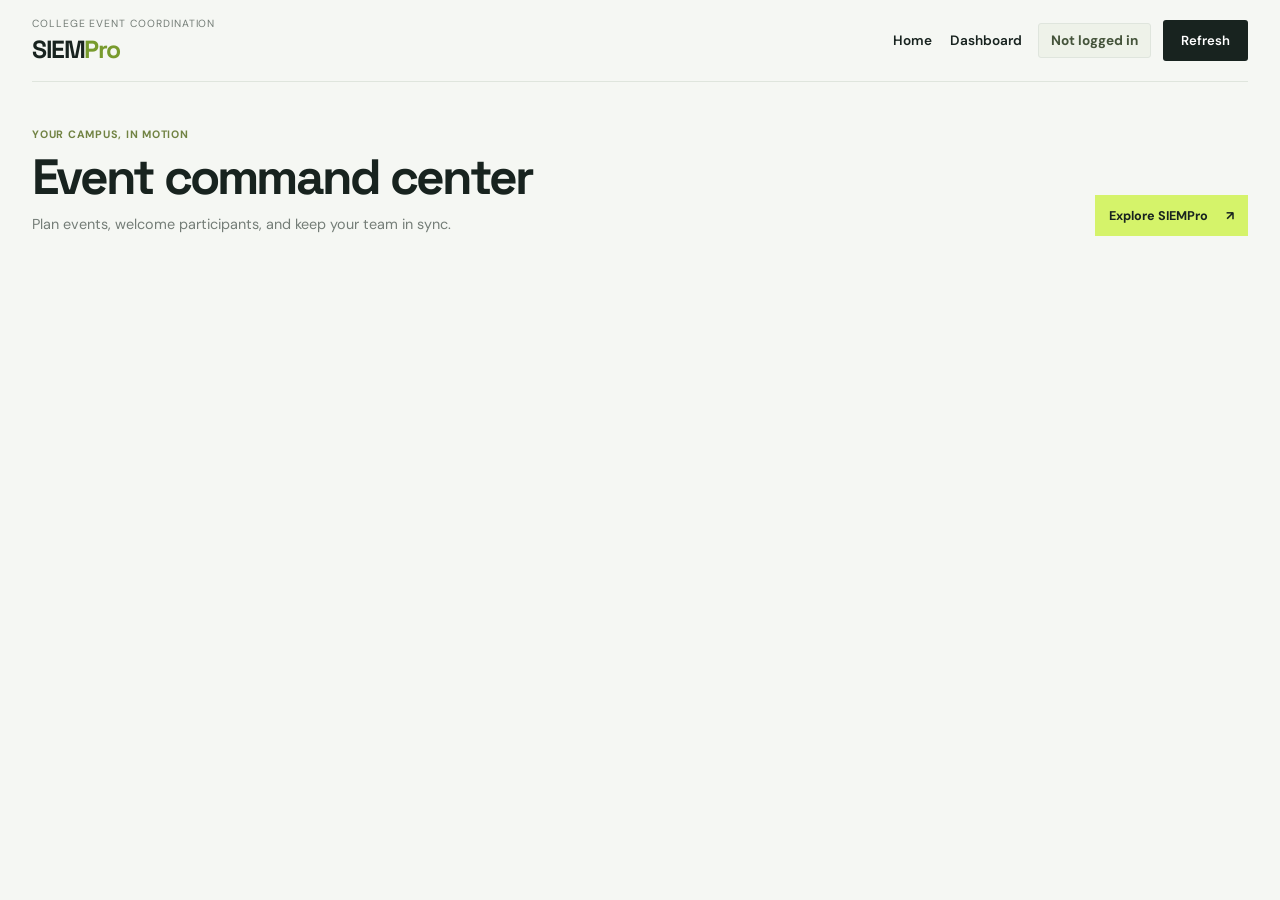
==== commit 7971bb86: "Add files via upload" ====
--- a/templates/index.html
+++ b/templates/index.html
@@ -1,377 +1,281 @@
-<!DOCTYPE html>
-<html lang="en">
-  <head>
-    <meta charset="UTF-8" />
-    <meta name="viewport" content="width=device-width, initial-scale=1.0" />
-    <title>SIEMPro</title>
-    <link rel="stylesheet" href="/static/styles.css" />
-  </head>
-  <body>
-    <div class="container">
-      <header class="topbar">
-        <div class="brand-block">
-          <p class="eyebrow">College Event Coordination Platform</p>
-          <h1>SIEMPro</h1>
-        </div>
-        <nav class="site-nav" aria-label="Main navigation">
-          <a href="#features">Features</a>
-          <a href="#workflow">Workflow</a>
-          <a href="#dashboard">Dashboard</a>
-        </nav>
-        <div class="topbar-actions">
-          <div id="loginBadge" class="login-badge">Not logged in</div>
-          <button id="refreshData" class="primary">Refresh</button>
-        </div>
-      </header>
-
-      <section class="hero-panel panel">
-        <div class="hero-copy">
-          <span class="tag">College event platform</span>
-          <h2>Manage registrations, volunteers, rules, and reports from one smart system.</h2>
-          <p>
-            SIEMPro is a complete college event coordination platform for organizing competitions,
-            tracking participation, assigning volunteers, and keeping everyone informed with live updates.
-          </p>
-          <div class="hero-actions">
-            <a href="#dashboard" class="btn-primary">Explore Dashboard</a>
-            <a href="#features" class="btn-secondary">View Features</a>
-          </div>
-        </div>
-        <div class="hero-stats" id="statsGrid">
-          <div class="mini-card">
-            <strong>Event Registration</strong>
-            <span>Fast onboarding</span>
-          </div>
-          <div class="mini-card">
-            <strong>Volunteer Support</strong>
-            <span>Smart assignment</span>
-          </div>
-          <div class="mini-card">
-            <strong>Live Coordination</strong>
-            <span>Rules & chat</span>
-          </div>
-        </div>
-      </section>
-
-      <section class="feature-grid" id="features">
-        <div class="feature-card panel">
-          <h3>Event Management</h3>
-          <p>Create events, add competitions, assign coordinators, and monitor capacity in real time.</p>
-        </div>
-        <div class="feature-card panel">
-          <h3>Participant Tracking</h3>
-          <p>Collect registrations, verify participation, and keep records organized by event and competition.</p>
-        </div>
-        <div class="feature-card panel">
-          <h3>Volunteer Coordination</h3>
-          <p>Assign volunteers, review skills, and manage responsibilities for each competition seamlessly.</p>
-        </div>
-      </section>
-
-      <section class="steps-panel panel" id="workflow">
-        <h2>How SIEMPro works</h2>
-        <div class="steps-grid">
-          <div class="step-box">
-            <span>01</span>
-            <h3>Create an Event</h3>
-            <p>Set the event date, venue, and competition schedule in minutes.</p>
-          </div>
-          <div class="step-box">
-            <span>02</span>
-            <h3>Register Participants</h3>
-            <p>Collect registration details and enforce competition capacity limits.</p>
-          </div>
-          <div class="step-box">
-            <span>03</span>
-            <h3>Assign Volunteers</h3>
-            <p>Match volunteers with the right role based on skills and availability.</p>
-          </div>
-          <div class="step-box">
-            <span>04</span>
-            <h3>Share Updates</h3>
-            <p>Post rules and chat messages so participants and coordinators stay aligned.</p>
-          </div>
-        </div>
-      </section>
-
-      <section class="highlights-grid">
-        <div class="panel highlight-box">
-          <h3>Why colleges choose SIEMPro</h3>
-          <ul>
-            <li>Single platform for registrations and coordination</li>
-            <li>Role-based access for admins and coordinators</li>
-            <li>Live communication for event rules and clarifications</li>
-            <li>Report exports for participant and volunteer records</li>
-          </ul>
-        </div>
-        <div class="panel highlight-box accent-box">
-          <h3>Built for events</h3>
-          <p>
-            SIEMPro supports technical, cultural, sports, and campus-wide events by centralizing
-            participation management, volunteer support, and communication in one dashboard.
-          </p>
-        </div>
-      </section>
-
-      <section class="cta-panel panel">
-        <div>
-          <h2>Ready to organize your next college event?</h2>
-          <p>Use SIEMPro to reduce manual work and create a smoother, more organized experience for every participant.</p>
-        </div>
-        <a href="#dashboard" class="btn-primary">Open Dashboard</a>
-      </section>
-
-      <section class="about-panel panel">
-        <div>
-          <span class="tag">About the platform</span>
-          <h2>Built for colleges, clubs, and event teams.</h2>
-        </div>
-        <p>
-          SIEMPro is designed to handle every part of event execution — from registration to communication,
-          volunteer allocation, and reporting. It gives administrators a single place to coordinate competitions
-          and help participants stay informed at every stage.
-        </p>
-      </section>
-
-      <section class="showcase-panel panel">
-        <h2>What SIEMPro helps you do</h2>
-        <div class="showcase-grid">
-          <div class="showcase-item">
-            <strong>Plan events faster</strong>
-            <p>Draft event schedules and competition data without manual coordination.</p>
-          </div>
-          <div class="showcase-item">
-            <strong>Track participants</strong>
-            <p>Keep a complete view of registrations and competition-level participation.</p>
-          </div>
-          <div class="showcase-item">
-            <strong>Coordinate volunteers</strong>
-            <p>Assign people with the right skill set to the right roles.</p>
-          </div>
-          <div class="showcase-item">
-            <strong>Share updates instantly</strong>
-            <p>Use rules and chat to communicate important details to everyone involved.</p>
-          </div>
-        </div>
-      </section>
-
-      <section class="panel login-panel">
-        <h2>Admin Access</h2>
-        <form id="loginForm" class="inline-login">
-          <input type="text" id="loginUsername" placeholder="Username" required />
-          <input type="password" id="loginPassword" placeholder="Password" required />
-          <button type="submit">Login</button>
-          <button type="button" id="logoutBtn" class="secondary">Logout</button>
-        </form>
-      </section>
-
-      <footer class="site-footer">
-        <p>SIEMPro © 2026 — College Event Coordination Platform</p>
-      </footer>
-
-      <section class="panel stats-grid" id="dashboard" aria-label="Dashboard stats"></section>
-
-      <main class="layout">
-        <section class="panel">
-          <h2>Create Event</h2>
-          <form id="eventForm">
-            <input type="text" name="name" placeholder="Event name" required />
-            <input type="date" name="date" required />
-            <input type="text" name="location" placeholder="Location" required />
-            <textarea name="description" placeholder="Description"></textarea>
-            <button type="submit">Save Event</button>
-          </form>
-        </section>
-
-        <section class="panel">
-          <h2>Create Competition</h2>
-          <form id="competitionForm">
-            <select id="competitionEventSelect" name="event_id" required></select>
-            <select id="competitionCompetitionSelect" name="competition_id" style="display:none;"></select>
-            <input type="text" name="name" placeholder="Competition name" required />
-            <input type="text" name="time" placeholder="Date / time" required />
-            <input type="text" name="venue" placeholder="Venue" required />
-            <input type="number" name="capacity" min="1" placeholder="Capacity" required />
-            <input type="text" name="coordinator_name" placeholder="Coordinator name" required />
-            <textarea name="description" placeholder="Competition description"></textarea>
-            <textarea name="rules" placeholder="Competition rules and instructions"></textarea>
-            <button type="submit">Save Competition</button>
-          </form>
-        </section>
-      </main>
-
-      <main class="layout lower-grid">
-        <section class="panel">
-          <h2>Participant Registration</h2>
-          <form id="participantForm">
-            <select id="participantEventSelect" name="event_id" required></select>
-            <select id="participantCompetitionSelect" name="competition_id" required></select>
-            <input type="text" name="name" placeholder="Participant name" required />
-            <input type="email" name="email" placeholder="Email" required />
-            <input type="tel" name="phone" placeholder="Phone" required />
-            <input type="text" name="department" placeholder="Department" required />
-            <input type="text" name="year" placeholder="Year" required />
-            <input type="text" name="registration_no" placeholder="Registration number" required />
-            <button type="submit">Register</button>
-          </form>
-        </section>
-
-        <section class="panel">
-          <h2>Volunteer Application</h2>
-          <form id="volunteerForm">
-            <select id="volunteerEventSelect" name="event_id" required></select>
-            <select id="volunteerCompetitionSelect" name="competition_id" required></select>
-            <input type="text" name="name" placeholder="Volunteer name" required />
-            <input type="email" name="email" placeholder="Email" required />
-            <input type="tel" name="phone" placeholder="Phone" required />
-            <input type="text" name="preferred_role" placeholder="Preferred role" required />
-            <textarea name="skills" placeholder="Skills / availability" required></textarea>
-            <button type="submit">Apply</button>
-          </form>
-        </section>
-      </main>
-
-      <section class="panel overview-panel">
-        <h2>Event Overview</h2>
-        <div class="event-action-row filter-row">
-          <select id="overviewEventFilter"></select>
-          <select id="overviewCompetitionFilter"></select>
-          <button id="clearOverviewFilter" type="button" class="secondary">Clear</button>
-        </div>
-        <div id="eventBreakdownChart" class="event-chart"></div>
-      </section>
-
-      <section class="panel lists-panel">
-        <div class="list-section">
-          <h2>Recent Participants</h2>
-          <div id="participantList" class="record-list"></div>
-        </div>
-        <div class="list-section">
-          <h2>Recent Volunteers</h2>
-          <div id="volunteerList" class="record-list"></div>
-        </div>
-      </section>
-
-      <section class="panel event-management-panel">
-        <h2>Event Management</h2>
-        <div class="event-action-row">
-          <select id="eventDeleteSelect"></select>
-          <button id="deleteEventBtn" type="button">Delete Selected Event</button>
-        </div>
-      </section>
-
-      <section class="panel update-panel">
-        <h2>Competition Update</h2>
-        <div class="event-action-row">
-          <select id="updateCompetitionEventSelect"></select>
-          <select id="updateCompetitionSelect"></select>
-        </div>
-        <form id="competitionUpdateForm">
-          <input type="text" id="updateCompetitionName" placeholder="Updated competition name" />
-          <input type="number" id="updateCompetitionCapacity" min="1" placeholder="Updated capacity" />
-          <textarea id="updateCompetitionRules" placeholder="Updated competition rules"></textarea>
-          <button type="submit">Update Competition</button>
-        </form>
-      </section>
-
-      <section class="panel assignment-panel">
-        <h2>Volunteer Assignment</h2>
-        <div class="event-action-row">
-          <select id="assignmentEventSelect"></select>
-          <select id="assignmentCompetitionSelect"></select>
-        </div>
-        <div class="table-wrap">
-          <table>
-            <thead>
-              <tr>
-                <th>Name</th>
-                <th>Role</th>
-                <th>Skills</th>
-                <th>Status</th>
-                <th>Action</th>
-              </tr>
-            </thead>
-            <tbody id="volunteerAssignmentTable"></tbody>
-          </table>
-        </div>
-      </section>
-
-      <section class="panel export-panel">
-        <h2>Reports</h2>
-        <div class="event-action-row">
-          <select id="reportEventSelect"></select>
-          <select id="reportCompetitionSelect"></select>
-          <button id="exportParticipantsCsv" type="button">Export Participant CSV</button>
-          <button id="exportParticipantsXlsx" type="button">Export Participant XLSX</button>
-          <button id="exportVolunteersCsv" type="button">Export Volunteer CSV</button>
-          <button id="exportVolunteersXlsx" type="button">Export Volunteer XLSX</button>
-          <button id="exportCombinedXlsx" type="button">Export Combined XLSX</button>
-        </div>
-      </section>
-
-      <section class="panel chat-panel">
-        <div class="chat-header">
-          <h2>Competition Rules & Chat</h2>
-        </div>
-        <div class="chat-controls">
-          <select id="chatEventSelect" required></select>
-          <select id="chatCompetitionSelect" required></select>
-        </div>
-        <div class="rules-box" id="rulesBox">Select a competition to view its rules.</div>
-        <div class="chat-box" id="chatBox"></div>
-        <form id="chatForm" class="chat-form">
-          <select id="chatSenderRole" required>
-            <option value="coordinator">Coordinator</option>
-            <option value="participant">Participant</option>
-          </select>
-          <input type="text" id="chatSenderName" placeholder="Your name" required />
-          <textarea id="chatMessage" placeholder="Type your message for the coordinator or participants..." required></textarea>
-          <button type="submit">Send Message</button>
-        </form>
-      </section>
-
-      <section class="panel records-panel">
-        <h2>All Records</h2>
-        <div class="search-row">
-          <input id="recordSearchInput" type="text" placeholder="Search by name, email, role, or event" />
-        </div>
-        <div class="table-wrap">
-          <h3>Participants</h3>
-          <table>
-            <thead>
-              <tr>
-                <th>Name</th>
-                <th>Email</th>
-                <th>Phone</th>
-                <th>Event</th>
-                <th>Competition</th>
-                <th>Action</th>
-              </tr>
-            </thead>
-            <tbody id="allParticipantsTable"></tbody>
-          </table>
-        </div>
-        <div class="table-wrap">
-          <h3>Volunteers</h3>
-          <table>
-            <thead>
-              <tr>
-                <th>Name</th>
-                <th>Email</th>
-                <th>Phone</th>
-                <th>Role</th>
-                <th>Assignment</th>
-                <th>Event</th>
-                <th>Competition</th>
-                <th>Action</th>
-              </tr>
-            </thead>
-            <tbody id="allVolunteersTable"></tbody>
-          </table>
-        </div>
-      </section>
-    </div>
-
-    <script src="/static/app.js"></script>
-  </body>
-</html>
+<!DOCTYPE html>
+<html lang="en">
+  <head>
+    <meta charset="UTF-8" />
+    <meta name="viewport" content="width=device-width, initial-scale=1.0" />
+    <title>SIEMPro</title>
+    <link rel="stylesheet" href="/static/styles.css?v=2" />
+  </head>
+  <body class="dashboard-page">
+    <div class="container dashboard-container">
+      <header class="topbar">
+        <div class="brand-block">
+          <p class="eyebrow">College event coordination</p>
+          <h1>SIEM<span>Pro</span></h1>
+        </div>
+        <nav class="site-nav" aria-label="Main navigation"><a href="/">Home</a><a href="#dashboard">Dashboard</a></nav>
+        <div class="topbar-actions">
+          <div id="loginBadge" class="login-badge">Not logged in</div>
+          <button id="refreshData" class="primary">Refresh</button>
+          <button id="logoutBtn" class="secondary" type="button" hidden>Logout</button>
+        </div>
+      </header>
+
+      <section class="dashboard-intro" aria-labelledby="dashboard-title">
+        <div>
+          <p class="dashboard-kicker">YOUR CAMPUS, IN MOTION</p>
+          <h2 id="dashboard-title">Event command center</h2>
+          <p>Plan events, welcome participants, and keep your team in sync.</p>
+        </div>
+        <a class="dashboard-explore" href="/">Explore SIEMPro <span aria-hidden="true">↗</span></a>
+      </section>
+
+      <section class="panel stats-grid" id="dashboard" aria-label="Dashboard stats" data-roles="admin,coordinator,volunteer"></section>
+
+      <main class="layout">
+        <section class="panel" data-roles="admin,coordinator">
+          <h2>Create Event</h2>
+          <form id="eventForm">
+            <input type="text" name="name" placeholder="Event name" required />
+            <input type="date" name="date" required />
+            <input type="text" name="location" placeholder="Location" required />
+            <textarea name="description" placeholder="Description"></textarea>
+            <button type="submit">Save Event</button>
+          </form>
+        </section>
+
+        <section class="panel" data-roles="admin,coordinator">
+          <h2>Create Competition</h2>
+          <form id="competitionForm">
+            <select id="competitionEventSelect" name="event_id" required></select>
+            <select id="competitionCompetitionSelect" name="competition_id" style="display:none;"></select>
+            <input type="text" name="name" placeholder="Competition name" required />
+            <input type="text" name="time" placeholder="Date / time" required />
+            <input type="text" name="venue" placeholder="Venue" required />
+            <input type="number" name="capacity" min="1" placeholder="Capacity" required />
+            <input type="text" name="coordinator_name" placeholder="Coordinator name" required />
+            <textarea name="description" placeholder="Competition description"></textarea>
+            <textarea name="rules" placeholder="Competition rules and instructions"></textarea>
+            <button type="submit">Save Competition</button>
+          </form>
+        </section>
+      </main>
+
+      <main class="layout lower-grid">
+        <section class="panel" data-roles="participant">
+          <h2>Participant Registration</h2>
+          <form id="participantForm">
+            <select id="participantEventSelect" name="event_id" required></select>
+            <select id="participantCompetitionSelect" name="competition_id" required></select>
+            <input type="text" name="name" placeholder="Participant name" required />
+            <input type="email" name="email" placeholder="Email" required />
+            <input type="tel" name="phone" placeholder="Phone" required />
+            <input type="text" name="department" placeholder="Department" required />
+            <input type="text" name="year" placeholder="Class" required />
+            <input type="text" name="registration_no" placeholder="Roll number" required />
+            <input type="text" name="division" placeholder="Division" required />
+            <button type="submit">Register</button>
+          </form>
+        </section>
+
+        <section class="panel" data-roles="volunteer">
+          <h2>Volunteer Application</h2>
+          <form id="volunteerForm">
+            <select id="volunteerEventSelect" name="event_id" required></select>
+            <select id="volunteerCompetitionSelect" name="competition_id" required></select>
+            <input type="text" name="name" placeholder="Volunteer name" required />
+            <input type="email" name="email" placeholder="Email" required />
+            <input type="tel" name="phone" placeholder="Phone" required />
+            <input type="text" name="preferred_role" placeholder="Preferred role" required />
+            <textarea name="skills" placeholder="Skills / availability" required></textarea>
+            <input type="text" name="registration_no" placeholder="Roll number" required />
+            <input type="text" name="year" placeholder="Class" required />
+            <input type="text" name="department" placeholder="Department" required />
+            <input type="text" name="division" placeholder="Division" required />
+            <button type="submit">Apply</button>
+          </form>
+        </section>
+      </main>
+
+      <section class="panel overview-panel" data-roles="admin,coordinator">
+        <h2>Registrations by event</h2>
+        <div class="event-action-row filter-row">
+          <select id="overviewEventFilter"></select>
+          <select id="overviewCompetitionFilter"></select>
+          <button id="clearOverviewFilter" type="button" class="secondary">Clear</button>
+        </div>
+        <div id="eventBreakdownChart" class="event-chart"></div>
+        <h3>Participants and volunteers by competition</h3>
+        <div class="table-wrap">
+          <table class="competition-count-table">
+            <thead><tr><th>Event</th><th>Competition</th><th>Participants</th><th>Volunteers</th></tr></thead>
+            <tbody id="competitionParticipationTable"></tbody>
+            <tfoot><tr><th colspan="2">Visible totals</th><td id="participantCompetitionTotal">0</td><td id="volunteerCompetitionTotal">0</td></tr></tfoot>
+          </table>
+        </div>
+      </section>
+
+      <section class="panel lists-panel" data-roles="admin,coordinator,volunteer">
+        <div class="list-section" data-roles="admin,coordinator,participant">
+          <h2>Recent Participants</h2>
+          <div class="table-wrap">
+            <table>
+              <thead><tr><th>Name</th><th>Email</th><th>Phone</th><th>Roll number</th><th>Class</th><th>Department</th><th>Division</th><th>Event</th><th>Competition</th><th>Registered</th></tr></thead>
+              <tbody id="participantList"></tbody>
+            </table>
+          </div>
+        </div>
+        <div class="list-section" data-roles="admin,coordinator,volunteer">
+          <h2>Recent Volunteers</h2>
+          <div class="table-wrap">
+            <table>
+              <thead><tr><th>Name</th><th>Email</th><th>Phone</th><th>Roll number</th><th>Class</th><th>Department</th><th>Division</th><th>Preferred Role</th><th>Assignment</th><th>Event</th><th>Competition</th><th>Applied</th></tr></thead>
+              <tbody id="volunteerList"></tbody>
+            </table>
+          </div>
+        </div>
+      </section>
+
+      <section class="panel event-management-panel" data-roles="admin,coordinator">
+        <h2>Event Management</h2>
+        <div class="event-action-row">
+          <select id="eventDeleteSelect"></select>
+          <button id="deleteEventBtn" type="button">Delete Selected Event</button>
+        </div>
+      </section>
+
+      <section class="panel update-panel" data-roles="admin,coordinator">
+        <h2>Competition Update</h2>
+        <div class="event-action-row">
+          <select id="updateCompetitionEventSelect"></select>
+          <select id="updateCompetitionSelect"></select>
+        </div>
+        <form id="competitionUpdateForm">
+          <input type="text" id="updateCompetitionName" placeholder="Updated competition name" />
+          <input type="number" id="updateCompetitionCapacity" min="1" placeholder="Updated capacity" />
+          <textarea id="updateCompetitionRules" placeholder="Updated competition rules"></textarea>
+          <button type="submit">Update Competition</button>
+        </form>
+      </section>
+
+      <section class="panel assignment-panel" data-roles="admin,coordinator">
+        <h2>Volunteer Assignment</h2>
+        <div class="event-action-row">
+          <select id="assignmentEventSelect"></select>
+          <select id="assignmentCompetitionSelect"></select>
+        </div>
+        <div class="table-wrap">
+          <table>
+            <thead>
+              <tr>
+                <th>Name</th>
+                <th>Role</th>
+                <th>Skills</th>
+                <th>Status</th>
+                <th>Action</th>
+              </tr>
+            </thead>
+            <tbody id="volunteerAssignmentTable"></tbody>
+          </table>
+        </div>
+      </section>
+
+      <section class="panel export-panel" data-roles="admin,coordinator">
+        <h2>Reports</h2>
+        <div class="event-action-row">
+          <select id="reportEventSelect"></select>
+          <select id="reportCompetitionSelect"></select>
+          <button id="exportParticipantsCsv" type="button">Export Participant CSV</button>
+          <button id="exportParticipantsXlsx" type="button">Export Participant XLSX</button>
+          <button id="exportVolunteersCsv" type="button">Export Volunteer CSV</button>
+          <button id="exportVolunteersXlsx" type="button">Export Volunteer XLSX</button>
+          <button id="exportCombinedXlsx" type="button">Export Combined XLSX</button>
+        </div>
+      </section>
+
+      <section class="panel chat-panel" data-roles="admin,coordinator">
+        <div class="chat-header">
+          <h2>Competition Rules & Chat</h2>
+        </div>
+        <div class="chat-controls">
+          <select id="chatEventSelect" required></select>
+          <select id="chatCompetitionSelect" required></select>
+        </div>
+        <div class="rules-box" id="rulesBox">Select a competition to view its rules.</div>
+        <div class="chat-box" id="chatBox"></div>
+        <form id="chatForm" class="chat-form" data-roles="admin,coordinator">
+          <select id="chatSenderRole" required>
+            <option value="coordinator">Coordinator</option>
+            <option value="participant">Participant</option>
+          </select>
+          <input type="text" id="chatSenderName" placeholder="Your name" required />
+          <textarea id="chatMessage" placeholder="Type your message for the coordinator or participants..." required></textarea>
+          <button type="submit">Send Message</button>
+        </form>
+      </section>
+
+      <section class="panel records-panel" data-roles="admin,coordinator,participant,volunteer">
+        <h2 id="recordsHeading">All Records</h2>
+        <div class="search-row">
+          <input id="recordSearchInput" type="text" placeholder="Search by name, email, role, or event" />
+        </div>
+        <div class="table-wrap" data-roles="admin,coordinator,participant">
+          <h3>Participants</h3>
+          <table>
+            <thead>
+              <tr>
+                <th>Name</th>
+                <th>Email</th>
+                <th>Phone</th>
+                <th>Roll number</th>
+                <th>Class</th>
+                <th>Department</th>
+                <th>Division</th>
+                <th>Event</th>
+                <th>Competition</th>
+                <th>Action</th>
+              </tr>
+            </thead>
+            <tbody id="allParticipantsTable"></tbody>
+          </table>
+        </div>
+        <div class="table-wrap" data-roles="admin,coordinator,volunteer">
+          <h3>Volunteers</h3>
+          <table>
+            <thead>
+              <tr>
+                <th>Name</th>
+                <th>Email</th>
+                <th>Phone</th>
+                <th>Roll number</th>
+                <th>Class</th>
+                <th>Department</th>
+                <th>Division</th>
+                <th>Role</th>
+                <th>Assignment</th>
+                <th>Event</th>
+                <th>Competition</th>
+                <th>Action</th>
+              </tr>
+            </thead>
+            <tbody id="allVolunteersTable"></tbody>
+          </table>
+        </div>
+      </section>
+    </div>
+
+    <dialog id="recordEditDialog" class="record-edit-dialog">
+      <form id="recordEditForm" class="record-edit-form">
+        <h2 id="recordEditTitle">Edit record</h2>
+        <div id="recordEditFields" class="record-edit-fields"></div>
+        <div class="record-edit-actions">
+          <button id="cancelRecordEdit" class="secondary" type="button">Cancel</button>
+          <button type="submit">Save changes</button>
+        </div>
+      </form>
+    </dialog>
+
+    <script>window.SIEMPRO_USER = {{ user | tojson }};</script>
+    <script src="/static/app.js"></script>
+  </body>
+</html>
--- a/static/styles.css
+++ b/static/styles.css
@@ -1,665 +1,1459 @@
-:root {
-  --bg: #f4f7fb;
-  --panel: #ffffff;
-  --primary: #2d6cdf;
-  --primary-dark: #1d4fb7;
-  --accent: #edf4ff;
-  --text: #1b2430;
-  --muted: #64748b;
-  --border: #dfe7f3;
-  --success: #1f9d61;
-  --shadow: 0 14px 28px rgba(18, 29, 53, 0.08);
-}
-
-* {
-  box-sizing: border-box;
-}
-
-body {
-  margin: 0;
-  font-family: Arial, Helvetica, sans-serif;
-  background: linear-gradient(180deg, #eef4ff 0%, var(--bg) 100%);
-  color: var(--text);
-}
-
-.container {
-  max-width: 1200px;
-  margin: 0 auto;
-  padding: 30px 20px 60px;
-}
-
-.topbar {
-  display: flex;
-  justify-content: space-between;
-  align-items: center;
-  margin-bottom: 20px;
-  gap: 16px;
-}
-
-.brand-block {
-  flex: 1;
-}
-
-.site-nav {
-  display: flex;
-  gap: 18px;
-  align-items: center;
-  flex-wrap: wrap;
-}
-
-.site-nav a {
-  color: var(--muted);
-  text-decoration: none;
-  font-weight: 600;
-}
-
-.site-nav a:hover {
-  color: var(--primary-dark);
-}
-
-.hero-panel {
-  display: grid;
-  grid-template-columns: 1.6fr 1fr;
-  gap: 24px;
-  padding: 28px;
-  margin-bottom: 20px;
-  background: linear-gradient(135deg, #f2f7ff 0%, #ffffff 100%);
-}
-
-.hero-copy h2 {
-  font-size: clamp(2rem, 3vw, 3rem);
-  line-height: 1.1;
-  margin-bottom: 14px;
-}
-
-.hero-copy p {
-  color: var(--muted);
-  font-size: 1.05rem;
-  line-height: 1.7;
-}
-
-.tag {
-  display: inline-block;
-  background: #e6f0ff;
-  color: var(--primary-dark);
-  border-radius: 999px;
-  padding: 7px 12px;
-  font-size: 0.76rem;
-  font-weight: 700;
-  letter-spacing: 0.08em;
-  text-transform: uppercase;
-  margin-bottom: 12px;
-}
-
-.hero-actions {
-  display: flex;
-  flex-wrap: wrap;
-  gap: 12px;
-  margin-top: 18px;
-}
-
-.btn-primary, .btn-secondary {
-  display: inline-flex;
-  align-items: center;
-  justify-content: center;
-  text-decoration: none;
-  border-radius: 10px;
-  padding: 12px 18px;
-  font-weight: 700;
-}
-
-.btn-primary {
-  background: var(--primary);
-  color: #fff;
-}
-
-.btn-secondary {
-  background: #edf4ff;
-  color: var(--primary-dark);
-}
-
-.hero-stats {
-  display: flex;
-  flex-direction: column;
-  gap: 14px;
-  justify-content: center;
-}
-
-.mini-card {
-  background: #fff;
-  border: 1px solid var(--border);
-  border-radius: 14px;
-  padding: 16px 18px;
-  box-shadow: var(--shadow);
-  display: flex;
-  flex-direction: column;
-  gap: 6px;
-}
-
-.mini-card strong {
-  font-size: 1.02rem;
-}
-
-.mini-card span {
-  color: var(--muted);
-}
-
-.feature-grid {
-  display: grid;
-  grid-template-columns: repeat(auto-fit, minmax(220px, 1fr));
-  gap: 18px;
-  margin-bottom: 20px;
-}
-
-.feature-card {
-  padding: 20px;
-}
-
-.feature-card h3 {
-  margin-top: 0;
-  margin-bottom: 10px;
-}
-
-.feature-card p {
-  margin: 0;
-  color: var(--muted);
-  line-height: 1.7;
-}
-
-.steps-panel {
-  margin-bottom: 20px;
-}
-
-.steps-grid {
-  display: grid;
-  grid-template-columns: repeat(auto-fit, minmax(200px, 1fr));
-  gap: 18px;
-}
-
-.highlights-grid {
-  display: grid;
-  grid-template-columns: repeat(auto-fit, minmax(260px, 1fr));
-  gap: 20px;
-  margin-bottom: 20px;
-}
-
-.highlight-box {
-  padding: 22px;
-}
-
-.highlight-box h3 {
-  margin-top: 0;
-  margin-bottom: 14px;
-}
-
-.highlight-box ul {
-  margin: 0;
-  padding-left: 18px;
-  color: var(--muted);
-  line-height: 1.8;
-}
-
-.highlight-box p {
-  margin: 0;
-  color: var(--muted);
-  line-height: 1.8;
-}
-
-.accent-box {
-  background: linear-gradient(135deg, #eef5ff 0%, #ffffff 100%);
-}
-
-.cta-panel {
-  display: flex;
-  align-items: center;
-  justify-content: space-between;
-  gap: 18px;
-  margin-bottom: 20px;
-  padding: 24px 28px;
-}
-
-.cta-panel h2 {
-  margin-bottom: 8px;
-}
-
-.cta-panel p {
-  margin: 0;
-  color: var(--muted);
-  line-height: 1.7;
-}
-
-.about-panel {
-  margin-bottom: 20px;
-  padding: 26px 28px;
-}
-
-.about-panel h2 {
-  margin-top: 12px;
-  margin-bottom: 12px;
-}
-
-.about-panel p {
-  margin: 0;
-  color: var(--muted);
-  line-height: 1.8;
-}
-
-.showcase-panel {
-  margin-bottom: 20px;
-  padding: 24px 28px;
-}
-
-.showcase-panel h2 {
-  margin-top: 0;
-  margin-bottom: 18px;
-}
-
-.showcase-grid {
-  display: grid;
-  grid-template-columns: repeat(auto-fit, minmax(220px, 1fr));
-  gap: 18px;
-}
-
-.showcase-item {
-  background: #f8fbff;
-  border: 1px solid var(--border);
-  border-radius: 14px;
-  padding: 18px;
-}
-
-.showcase-item strong {
-  display: block;
-  margin-bottom: 8px;
-}
-
-.showcase-item p {
-  margin: 0;
-  color: var(--muted);
-  line-height: 1.7;
-}
-
-.site-footer {
-  margin-top: 20px;
-  padding: 18px 12px 8px;
-  text-align: center;
-  color: var(--muted);
-  font-size: 0.9rem;
-}
-
-.step-box {
-  background: #f8fbff;
-  border: 1px solid var(--border);
-  border-radius: 14px;
-  padding: 18px;
-}
-
-.step-box span {
-  display: inline-flex;
-  align-items: center;
-  justify-content: center;
-  width: 38px;
-  height: 38px;
-  border-radius: 50%;
-  background: #dfeeff;
-  color: var(--primary-dark);
-  font-weight: 700;
-  margin-bottom: 14px;
-}
-
-.step-box h3 {
-  margin-top: 0;
-  margin-bottom: 8px;
-}
-
-.step-box p {
-  margin: 0;
-  color: var(--muted);
-  line-height: 1.7;
-}
-
-.topbar-actions {
-  display: flex;
-  align-items: center;
-  gap: 12px;
-}
-
-.login-badge {
-  background: #edf4ff;
-  color: var(--primary-dark);
-  border: 1px solid var(--border);
-  border-radius: 999px;
-  padding: 8px 12px;
-  font-size: 0.85rem;
-  font-weight: 700;
-}
-
-.eyebrow {
-  margin: 0;
-  text-transform: uppercase;
-  letter-spacing: 0.12em;
-  color: var(--muted);
-  font-size: 12px;
-}
-
-h1, h2 {
-  margin: 0 0 15px;
-}
-
-h1 {
-  font-size: 2.4rem;
-}
-
-.primary,
-button {
-  border: none;
-  border-radius: 10px;
-  padding: 12px 18px;
-  background: var(--primary);
-  color: white;
-  font-weight: 600;
-  cursor: pointer;
-  transition: 0.2s ease;
-}
-
-.primary:hover,
-button:hover {
-  background: var(--primary-dark);
-}
-
-.stats-grid {
-  display: grid;
-  grid-template-columns: repeat(auto-fit, minmax(180px, 1fr));
-  gap: 16px;
-  margin-bottom: 20px;
-}
-
-.stat-card {
-  background: var(--panel);
-  border: 1px solid var(--border);
-  border-radius: 18px;
-  box-shadow: var(--shadow);
-  padding: 20px;
-}
-
-.stat-card .label {
-  color: var(--muted);
-  font-size: 0.8rem;
-  text-transform: uppercase;
-  letter-spacing: 0.05em;
-}
-
-.stat-card .value {
-  font-size: 2rem;
-  font-weight: 700;
-  margin-top: 8px;
-}
-
-.layout {
-  display: grid;
-  grid-template-columns: repeat(auto-fit, minmax(280px, 1fr));
-  gap: 20px;
-  margin-bottom: 20px;
-}
-
-.panel {
-  background: var(--panel);
-  border: 1px solid var(--border);
-  border-radius: 18px;
-  box-shadow: var(--shadow);
-  padding: 20px;
-}
-
-form {
-  display: flex;
-  flex-direction: column;
-  gap: 12px;
-}
-
-input,
-textarea,
-select {
-  width: 100%;
-  border: 1px solid var(--border);
-  border-radius: 10px;
-  padding: 11px 12px;
-  font-size: 0.95rem;
-  background: #fbfcff;
-  color: var(--text);
-}
-
-textarea {
-  min-height: 90px;
-  resize: vertical;
-}
-
-.overview-panel {
-  margin-bottom: 20px;
-}
-
-.filter-row {
-  margin-bottom: 16px;
-}
-
-.event-chart {
-  display: flex;
-  flex-direction: column;
-  gap: 12px;
-}
-
-.chart-row {
-  display: grid;
-  grid-template-columns: 140px 1fr 60px;
-  gap: 12px;
-  align-items: center;
-}
-
-.chart-label {
-  font-weight: 600;
-  color: var(--text);
-}
-
-.chart-track {
-  position: relative;
-  height: 18px;
-  background: #edf4ff;
-  border-radius: 999px;
-  overflow: hidden;
-  border: 1px solid var(--border);
-}
-
-.chart-bar {
-  position: absolute;
-  inset: 0 auto 0 0;
-  border-radius: 999px;
-  background: linear-gradient(90deg, var(--primary) 0%, #7aa8ff 100%);
-}
-
-.chart-value {
-  text-align: right;
-  color: var(--muted);
-  font-size: 0.85rem;
-}
-
-.lists-panel {
-  display: grid;
-  grid-template-columns: repeat(auto-fit, minmax(300px, 1fr));
-  gap: 22px;
-}
-
-.login-panel {
-  margin-bottom: 20px;
-}
-
-.inline-login {
-  display: flex;
-  gap: 12px;
-  flex-wrap: wrap;
-  align-items: center;
-}
-
-.secondary {
-  background: #e2e8f0;
-  color: #1f2937;
-}
-
-.secondary:hover {
-  background: #cbd5e1;
-}
-
-.event-management-panel {
-  margin-top: 20px;
-}
-
-.event-action-row {
-  display: flex;
-  gap: 12px;
-  align-items: center;
-  flex-wrap: wrap;
-}
-
-.update-panel,
-.export-panel {
-  margin-top: 20px;
-}
-
-#competitionUpdateForm {
-  margin-top: 14px;
-}
-
-.chat-panel {
-  margin-top: 20px;
-}
-
-.chat-controls {
-  display: grid;
-  grid-template-columns: repeat(auto-fit, minmax(200px, 1fr));
-  gap: 12px;
-  margin-bottom: 12px;
-}
-
-.rules-box {
-  background: #eef7ff;
-  border: 1px solid var(--border);
-  border-radius: 12px;
-  padding: 14px;
-  margin-bottom: 14px;
-  white-space: pre-line;
-}
-
-.chat-box {
-  max-height: 260px;
-  overflow-y: auto;
-  border: 1px solid var(--border);
-  border-radius: 12px;
-  background: #f9fbff;
-  padding: 14px;
-  margin-bottom: 14px;
-  display: flex;
-  flex-direction: column;
-  gap: 10px;
-}
-
-.chat-message {
-  border-radius: 10px;
-  padding: 10px 12px;
-  background: white;
-  border: 1px solid var(--border);
-}
-
-.chat-message.coordinator {
-  background: #eef7ff;
-}
-
-.chat-message.participant {
-  background: #f4f8f4;
-}
-
-.chat-message strong {
-  display: inline-block;
-  margin-bottom: 4px;
-}
-
-.chat-form {
-  display: grid;
-  gap: 12px;
-}
-
-.records-panel {
-  margin-top: 20px;
-}
-
-.search-row {
-  margin-bottom: 12px;
-}
-
-.table-wrap {
-  margin-top: 16px;
-  overflow-x: auto;
-}
-
-.action-button {
-  border: none;
-  border-radius: 8px;
-  padding: 6px 10px;
-  cursor: pointer;
-  font-size: 0.8rem;
-  margin-right: 6px;
-}
-
-.action-button.delete {
-  background: #fee2e2;
-  color: #991b1b;
-}
-
-.action-button.edit {
-  background: #dbeafe;
-  color: #1d4ed8;
-}
-
-table {
-  width: 100%;
-  border-collapse: collapse;
-  margin-top: 10px;
-}
-
-th, td {
-  padding: 10px 12px;
-  border-bottom: 1px solid var(--border);
-  text-align: left;
-  vertical-align: top;
-}
-
-th {
-  background: #f4f7fb;
-}
-
-.record-list {
-  display: flex;
-  flex-direction: column;
-  gap: 12px;
-}
-
-.record-item {
-  border: 1px solid var(--border);
-  border-radius: 12px;
-  background: #f9fbff;
-  padding: 12px 14px;
-}
-
-.record-item strong {
-  display: block;
-  margin-bottom: 5px;
-}
-
-.empty-state {
-  color: var(--muted);
-  font-style: italic;
-}
-
-@media (max-width: 640px) {
-  .topbar {
-    flex-direction: column;
-    align-items: flex-start;
-    gap: 12px;
-  }
-}
+@import url('https://fonts.googleapis.com/css2?family=DM+Sans:wght@400;500;600;700&family=Space+Grotesk:wght@400;500;600;700&display=swap');
+
+:root {
+  --bg: #f4f7fb;
+  --panel: #ffffff;
+  --primary: #2d6cdf;
+  --primary-dark: #1d4fb7;
+  --accent: #edf4ff;
+  --text: #1b2430;
+  --muted: #64748b;
+  --border: #dfe7f3;
+  --success: #1f9d61;
+  --shadow: 0 14px 28px rgba(18, 29, 53, 0.08);
+}
+
+* {
+  box-sizing: border-box;
+}
+
+body {
+  margin: 0;
+  font-family: Arial, Helvetica, sans-serif;
+  background: linear-gradient(180deg, #eef4ff 0%, var(--bg) 100%);
+  color: var(--text);
+}
+
+.container {
+  max-width: 1200px;
+  margin: 0 auto;
+  padding: 30px 20px 60px;
+}
+
+[hidden] {
+  display: none !important;
+}
+
+.auth-page {
+  max-width: 920px;
+  min-height: 100vh;
+  display: flex;
+  flex-direction: column;
+}
+
+.brand-link {
+  display: flex;
+  flex-direction: column;
+  gap: 5px;
+  color: var(--text);
+  text-decoration: none;
+}
+
+.brand-link strong {
+  font-size: 1.7rem;
+}
+
+.auth-single {
+  width: min(100%, 820px);
+  margin: 40px auto;
+  display: grid;
+  grid-template-columns: 1fr minmax(280px, 0.9fr);
+  gap: 32px;
+  align-items: center;
+}
+
+.auth-single .auth-form {
+  display: grid;
+  gap: 12px;
+}
+
+.auth-single .auth-note {
+  margin: 0;
+}
+
+.home-hero {
+  margin-top: 36px;
+}
+
+.topbar {
+  display: flex;
+  justify-content: space-between;
+  align-items: center;
+  margin-bottom: 20px;
+  gap: 16px;
+}
+
+.brand-block {
+  flex: 1;
+}
+
+.site-nav {
+  display: flex;
+  gap: 18px;
+  align-items: center;
+  flex-wrap: wrap;
+}
+
+.site-nav a {
+  color: var(--muted);
+  text-decoration: none;
+  font-weight: 600;
+}
+
+.site-nav a:hover {
+  color: var(--primary-dark);
+}
+
+.hero-panel {
+  display: grid;
+  grid-template-columns: 1.6fr 1fr;
+  gap: 24px;
+  padding: 28px;
+  margin-bottom: 20px;
+  background: linear-gradient(135deg, #f2f7ff 0%, #ffffff 100%);
+}
+
+.hero-copy h2 {
+  font-size: clamp(2rem, 3vw, 3rem);
+  line-height: 1.1;
+  margin-bottom: 14px;
+}
+
+.hero-copy p {
+  color: var(--muted);
+  font-size: 1.05rem;
+  line-height: 1.7;
+}
+
+.tag {
+  display: inline-block;
+  background: #e6f0ff;
+  color: var(--primary-dark);
+  border-radius: 999px;
+  padding: 7px 12px;
+  font-size: 0.76rem;
+  font-weight: 700;
+  letter-spacing: 0.08em;
+  text-transform: uppercase;
+  margin-bottom: 12px;
+}
+
+.hero-actions {
+  display: flex;
+  flex-wrap: wrap;
+  gap: 12px;
+  margin-top: 18px;
+}
+
+.btn-primary, .btn-secondary {
+  display: inline-flex;
+  align-items: center;
+  justify-content: center;
+  text-decoration: none;
+  border-radius: 10px;
+  padding: 12px 18px;
+  font-weight: 700;
+}
+
+.btn-primary {
+  background: var(--primary);
+  color: #fff;
+}
+
+.btn-secondary {
+  background: #edf4ff;
+  color: var(--primary-dark);
+}
+
+.hero-stats {
+  display: flex;
+  flex-direction: column;
+  gap: 14px;
+  justify-content: center;
+}
+
+.mini-card {
+  background: #fff;
+  border: 1px solid var(--border);
+  border-radius: 14px;
+  padding: 16px 18px;
+  box-shadow: var(--shadow);
+  display: flex;
+  flex-direction: column;
+  gap: 6px;
+}
+
+.mini-card strong {
+  font-size: 1.02rem;
+}
+
+.mini-card span {
+  color: var(--muted);
+}
+
+.feature-grid {
+  display: grid;
+  grid-template-columns: repeat(auto-fit, minmax(220px, 1fr));
+  gap: 18px;
+  margin-bottom: 20px;
+}
+
+.feature-card {
+  padding: 20px;
+}
+
+.feature-card h3 {
+  margin-top: 0;
+  margin-bottom: 10px;
+}
+
+.feature-card p {
+  margin: 0;
+  color: var(--muted);
+  line-height: 1.7;
+}
+
+.steps-panel {
+  margin-bottom: 20px;
+}
+
+.steps-grid {
+  display: grid;
+  grid-template-columns: repeat(auto-fit, minmax(200px, 1fr));
+  gap: 18px;
+}
+
+.highlights-grid {
+  display: grid;
+  grid-template-columns: repeat(auto-fit, minmax(260px, 1fr));
+  gap: 20px;
+  margin-bottom: 20px;
+}
+
+.highlight-box {
+  padding: 22px;
+}
+
+.highlight-box h3 {
+  margin-top: 0;
+  margin-bottom: 14px;
+}
+
+.highlight-box ul {
+  margin: 0;
+  padding-left: 18px;
+  color: var(--muted);
+  line-height: 1.8;
+}
+
+.highlight-box p {
+  margin: 0;
+  color: var(--muted);
+  line-height: 1.8;
+}
+
+.accent-box {
+  background: linear-gradient(135deg, #eef5ff 0%, #ffffff 100%);
+}
+
+.cta-panel {
+  display: flex;
+  align-items: center;
+  justify-content: space-between;
+  gap: 18px;
+  margin-bottom: 20px;
+  padding: 24px 28px;
+}
+
+.cta-panel h2 {
+  margin-bottom: 8px;
+}
+
+.cta-panel p {
+  margin: 0;
+  color: var(--muted);
+  line-height: 1.7;
+}
+
+.about-panel {
+  margin-bottom: 20px;
+  padding: 26px 28px;
+}
+
+.about-panel h2 {
+  margin-top: 12px;
+  margin-bottom: 12px;
+}
+
+.about-panel p {
+  margin: 0;
+  color: var(--muted);
+  line-height: 1.8;
+}
+
+.showcase-panel {
+  margin-bottom: 20px;
+  padding: 24px 28px;
+}
+
+.showcase-panel h2 {
+  margin-top: 0;
+  margin-bottom: 18px;
+}
+
+.showcase-grid {
+  display: grid;
+  grid-template-columns: repeat(auto-fit, minmax(220px, 1fr));
+  gap: 18px;
+}
+
+.showcase-item {
+  background: #f8fbff;
+  border: 1px solid var(--border);
+  border-radius: 14px;
+  padding: 18px;
+}
+
+.showcase-item strong {
+  display: block;
+  margin-bottom: 8px;
+}
+
+.showcase-item p {
+  margin: 0;
+  color: var(--muted);
+  line-height: 1.7;
+}
+
+.site-footer {
+  margin-top: 20px;
+  padding: 18px 12px 8px;
+  text-align: center;
+  color: var(--muted);
+  font-size: 0.9rem;
+}
+
+.step-box {
+  background: #f8fbff;
+  border: 1px solid var(--border);
+  border-radius: 14px;
+  padding: 18px;
+}
+
+.step-box span {
+  display: inline-flex;
+  align-items: center;
+  justify-content: center;
+  width: 38px;
+  height: 38px;
+  border-radius: 50%;
+  background: #dfeeff;
+  color: var(--primary-dark);
+  font-weight: 700;
+  margin-bottom: 14px;
+}
+
+.step-box h3 {
+  margin-top: 0;
+  margin-bottom: 8px;
+}
+
+.step-box p {
+  margin: 0;
+  color: var(--muted);
+  line-height: 1.7;
+}
+
+.topbar-actions {
+  display: flex;
+  align-items: center;
+  gap: 12px;
+}
+
+.auth-screen {
+  display: grid;
+  grid-template-columns: 0.9fr 1.1fr;
+  gap: 28px;
+  align-items: center;
+  margin-bottom: 20px;
+  padding: 28px;
+  background: linear-gradient(135deg, #edf5ff 0%, #ffffff 72%);
+}
+
+.auth-copy h2 {
+  margin: 12px 0;
+  font-size: clamp(1.8rem, 3vw, 2.7rem);
+  line-height: 1.12;
+}
+
+.auth-copy p,
+.auth-note {
+  color: var(--muted);
+  line-height: 1.7;
+}
+
+.auth-grid {
+  display: grid;
+  grid-template-columns: repeat(2, minmax(0, 1fr));
+  gap: 16px;
+}
+
+.auth-form {
+  gap: 9px;
+  padding: 20px;
+  border: 1px solid var(--border);
+  border-radius: 14px;
+  background: rgba(255, 255, 255, 0.88);
+}
+
+.auth-form h3 {
+  margin: 0 0 8px;
+}
+
+.auth-form label {
+  color: var(--muted);
+  font-size: 0.85rem;
+  font-weight: 700;
+}
+
+.password-field {
+  display: flex;
+  gap: 8px;
+  align-items: stretch;
+}
+
+.password-field input {
+  min-width: 0;
+}
+
+.password-toggle {
+  flex: 0 0 auto;
+  padding: 10px 12px;
+  background: #e8f0fb;
+  color: var(--primary-dark);
+  font-size: 0.82rem;
+}
+
+.password-toggle:hover {
+  background: #d7e6fb;
+}
+
+.auth-note {
+  grid-column: 1 / -1;
+  margin: 0;
+  font-size: 0.86rem;
+}
+
+.login-badge {
+  background: #edf4ff;
+  color: var(--primary-dark);
+  border: 1px solid var(--border);
+  border-radius: 999px;
+  padding: 8px 12px;
+  font-size: 0.85rem;
+  font-weight: 700;
+}
+
+.eyebrow {
+  margin: 0;
+  text-transform: uppercase;
+  letter-spacing: 0.12em;
+  color: var(--muted);
+  font-size: 12px;
+}
+
+h1, h2 {
+  margin: 0 0 15px;
+}
+
+h1 {
+  font-size: 2.4rem;
+}
+
+.primary,
+button {
+  border: none;
+  border-radius: 10px;
+  padding: 12px 18px;
+  background: var(--primary);
+  color: white;
+  font-weight: 600;
+  cursor: pointer;
+  transition: 0.2s ease;
+}
+
+.primary:hover,
+button:hover {
+  background: var(--primary-dark);
+}
+
+.stats-grid {
+  display: grid;
+  grid-template-columns: repeat(auto-fit, minmax(180px, 1fr));
+  gap: 16px;
+  margin-bottom: 20px;
+}
+
+.stat-card {
+  background: var(--panel);
+  border: 1px solid var(--border);
+  border-radius: 18px;
+  box-shadow: var(--shadow);
+  padding: 20px;
+}
+
+.stat-card .label {
+  color: var(--muted);
+  font-size: 0.8rem;
+  text-transform: uppercase;
+  letter-spacing: 0.05em;
+}
+
+.stat-card .value {
+  font-size: 2rem;
+  font-weight: 700;
+  margin-top: 8px;
+}
+
+.layout {
+  display: grid;
+  grid-template-columns: repeat(auto-fit, minmax(280px, 1fr));
+  gap: 20px;
+  margin-bottom: 20px;
+}
+
+.panel {
+  background: var(--panel);
+  border: 1px solid var(--border);
+  border-radius: 18px;
+  box-shadow: var(--shadow);
+  padding: 20px;
+}
+
+form {
+  display: flex;
+  flex-direction: column;
+  gap: 12px;
+}
+
+input,
+textarea,
+select {
+  width: 100%;
+  border: 1px solid var(--border);
+  border-radius: 10px;
+  padding: 11px 12px;
+  font-size: 0.95rem;
+  background: #fbfcff;
+  color: var(--text);
+}
+
+textarea {
+  min-height: 90px;
+  resize: vertical;
+}
+
+.overview-panel {
+  margin-bottom: 20px;
+}
+
+.filter-row {
+  margin-bottom: 16px;
+}
+
+.event-chart {
+  display: flex;
+  flex-direction: column;
+  gap: 12px;
+}
+
+.competition-count-table {
+  min-width: 560px;
+}
+
+.competition-count-table th:nth-child(n + 3),
+.competition-count-table td.count-cell {
+  text-align: center;
+}
+
+.competition-count-table tfoot {
+  background: #f4f7fb;
+}
+
+.count-pill {
+  display: inline-flex;
+  min-width: 34px;
+  min-height: 28px;
+  align-items: center;
+  justify-content: center;
+  padding: 3px 9px;
+  border: 1px solid var(--border);
+  border-radius: 999px;
+  background: var(--accent);
+  color: var(--primary-dark);
+  font-weight: 700;
+  font-variant-numeric: tabular-nums;
+}
+
+.record-edit-dialog {
+  width: min(560px, calc(100vw - 32px));
+  max-height: min(90vh, 760px);
+  padding: 0;
+  border: 1px solid var(--border);
+  border-radius: 8px;
+  background: var(--panel);
+  color: var(--text);
+  box-shadow: 0 24px 70px rgba(18, 29, 53, 0.24);
+}
+
+.record-edit-dialog::backdrop {
+  background: rgba(17, 24, 39, 0.52);
+}
+
+.record-edit-form {
+  display: grid;
+  gap: 16px;
+  padding: 22px;
+}
+
+.record-edit-form h2 { margin: 0; font-size: 1.4rem; }
+.record-edit-fields { display: grid; grid-template-columns: repeat(2, minmax(0, 1fr)); gap: 12px; }
+.record-edit-fields label { display: grid; gap: 6px; color: var(--muted); font-size: 0.82rem; font-weight: 700; }
+.record-edit-fields input { min-width: 0; }
+.record-edit-actions { display: flex; justify-content: flex-end; gap: 10px; }
+
+.chart-row {
+  display: grid;
+  grid-template-columns: 140px 1fr 60px;
+  gap: 12px;
+  align-items: center;
+}
+
+.chart-label {
+  font-weight: 600;
+  color: var(--text);
+}
+
+.chart-track {
+  position: relative;
+  height: 18px;
+  background: #edf4ff;
+  border-radius: 999px;
+  overflow: hidden;
+  border: 1px solid var(--border);
+}
+
+.chart-bar {
+  position: absolute;
+  inset: 0 auto 0 0;
+  border-radius: 999px;
+  background: linear-gradient(90deg, var(--primary) 0%, #7aa8ff 100%);
+}
+
+.chart-value {
+  text-align: right;
+  color: var(--muted);
+  font-size: 0.85rem;
+}
+
+.lists-panel {
+  display: grid;
+  grid-template-columns: repeat(auto-fit, minmax(300px, 1fr));
+  gap: 22px;
+}
+
+.login-panel {
+  margin-bottom: 20px;
+}
+
+.inline-login {
+  display: flex;
+  gap: 12px;
+  flex-wrap: wrap;
+  align-items: center;
+}
+
+.secondary {
+  background: #e2e8f0;
+  color: #1f2937;
+}
+
+.secondary:hover {
+  background: #cbd5e1;
+}
+
+.event-management-panel {
+  margin-top: 20px;
+}
+
+.event-action-row {
+  display: flex;
+  gap: 12px;
+  align-items: center;
+  flex-wrap: wrap;
+}
+
+.update-panel,
+.export-panel {
+  margin-top: 20px;
+}
+
+#competitionUpdateForm {
+  margin-top: 14px;
+}
+
+.chat-panel {
+  margin-top: 20px;
+}
+
+.chat-controls {
+  display: grid;
+  grid-template-columns: repeat(auto-fit, minmax(200px, 1fr));
+  gap: 12px;
+  margin-bottom: 12px;
+}
+
+.rules-box {
+  background: #eef7ff;
+  border: 1px solid var(--border);
+  border-radius: 12px;
+  padding: 14px;
+  margin-bottom: 14px;
+  white-space: pre-line;
+}
+
+.chat-box {
+  max-height: 260px;
+  overflow-y: auto;
+  border: 1px solid var(--border);
+  border-radius: 12px;
+  background: #f9fbff;
+  padding: 14px;
+  margin-bottom: 14px;
+  display: flex;
+  flex-direction: column;
+  gap: 10px;
+}
+
+.chat-message {
+  border-radius: 10px;
+  padding: 10px 12px;
+  background: white;
+  border: 1px solid var(--border);
+}
+
+.chat-message.coordinator {
+  background: #eef7ff;
+}
+
+.chat-message.participant {
+  background: #f4f8f4;
+}
+
+.chat-message strong {
+  display: inline-block;
+  margin-bottom: 4px;
+}
+
+.chat-form {
+  display: grid;
+  gap: 12px;
+}
+
+.records-panel {
+  margin-top: 20px;
+}
+
+.search-row {
+  margin-bottom: 12px;
+}
+
+.table-wrap {
+  margin-top: 16px;
+  overflow-x: auto;
+}
+
+.action-button {
+  border: none;
+  border-radius: 8px;
+  padding: 6px 10px;
+  cursor: pointer;
+  font-size: 0.8rem;
+  margin-right: 6px;
+}
+
+.action-button.delete {
+  background: #fee2e2;
+  color: #991b1b;
+}
+
+.action-button.edit {
+  background: #dbeafe;
+  color: #1d4ed8;
+}
+
+table {
+  width: 100%;
+  border-collapse: collapse;
+  margin-top: 10px;
+}
+
+th, td {
+  padding: 10px 12px;
+  border-bottom: 1px solid var(--border);
+  text-align: left;
+  vertical-align: top;
+}
+
+th {
+  background: #f4f7fb;
+}
+
+.record-list {
+  display: flex;
+  flex-direction: column;
+  gap: 12px;
+}
+
+.record-item {
+  border: 1px solid var(--border);
+  border-radius: 12px;
+  background: #f9fbff;
+  padding: 12px 14px;
+}
+
+.record-item strong {
+  display: block;
+  margin-bottom: 5px;
+}
+
+.empty-state {
+  color: var(--muted);
+  font-style: italic;
+}
+
+.public-page {
+  --public-ink: #18231f;
+  --public-muted: #747d77;
+  --public-paper: #f5f7f3;
+  --public-line: #dfe5dd;
+  --public-acid: #d5f36a;
+  --public-coral: #ff775b;
+  min-height: 100vh;
+  background: var(--public-paper);
+  color: var(--public-ink);
+  font-family: 'DM Sans', sans-serif;
+}
+
+.public-page a { color: inherit; }
+.public-page h1,
+.public-page h2,
+.public-page h3,
+.public-page .wordmark,
+.public-page .auth-brand-name { font-family: 'Space Grotesk', sans-serif; }
+.public-shell { width: min(100% - 64px, 1440px); margin: 0 auto; }
+.public-header { min-height: 86px; display: grid; grid-template-columns: 1fr auto 1fr; align-items: center; border-bottom: 1px solid var(--public-line); }
+.public-nav, .header-actions { display: flex; align-items: center; gap: 27px; }
+.public-nav a, .header-signin, .back-home { color: var(--public-ink); text-decoration: none; font-size: 0.86rem; font-weight: 600; }
+.public-nav a:hover, .header-signin:hover, .back-home:hover { color: #647b38; }
+.wordmark { justify-self: center; text-decoration: none; font-size: 1.48rem; font-weight: 700; letter-spacing: 0; }
+.wordmark span, .footer-wordmark span { color: #789b2d; }
+.header-actions { justify-content: flex-end; gap: 22px; }
+.header-join { display: inline-flex; align-items: center; gap: 17px; padding: 11px 15px; background: var(--public-ink); color: white !important; text-decoration: none; font-size: 0.82rem; font-weight: 700; border-radius: 3px; transition: background 160ms ease, transform 160ms ease; }
+.header-join:hover { background: #405442; transform: translateY(-1px); }
+.header-join span, .stage-cta span { font-size: 1rem; }
+.home-stage { position: relative; min-height: min(690px, 72vw); margin-top: 22px; overflow: hidden; display: grid; place-items: center; isolation: isolate; background: #25372e; color: white; }
+.stage-photo, .auth-brand-panel > img { position: absolute; inset: 0; width: 100%; height: 100%; object-fit: cover; }
+.stage-photo { object-position: center 48%; z-index: -2; animation: stage-arrive 900ms ease-out both; }
+.stage-shade { position: absolute; inset: 0; z-index: -1; background: linear-gradient(90deg, rgba(9, 19, 15, 0.64), rgba(9, 19, 15, 0.27) 48%, rgba(9, 19, 15, 0.48)), linear-gradient(0deg, rgba(9, 19, 15, 0.5), transparent 34%); }
+.stage-content { width: min(850px, 90%); padding: 86px 0 106px; text-align: center; animation: content-arrive 650ms 100ms ease-out both; }
+.stage-kicker, .section-kicker { margin: 0; font-size: 0.69rem; font-weight: 700; letter-spacing: 0; }
+.stage-kicker { display: flex; justify-content: center; align-items: center; gap: 10px; color: rgba(255,255,255,.84); }
+.stage-kicker span { width: 7px; height: 7px; border-radius: 50%; background: var(--public-acid); box-shadow: 0 0 16px var(--public-acid); }
+.stage-content h1 { margin: 21px 0 0; font-size: clamp(5rem, 13vw, 11rem); line-height: .86; font-weight: 600; letter-spacing: 0; }
+.stage-content h1 span { color: var(--public-acid); }
+.stage-subtitle { margin: 21px 0 0; font-family: 'Space Grotesk', sans-serif; font-size: clamp(1.4rem, 3vw, 2rem); font-weight: 500; }
+.stage-description { max-width: 450px; margin: 12px auto 0; color: rgba(255,255,255,.8); font-size: 0.96rem; line-height: 1.7; }
+.stage-actions { display: flex; justify-content: center; align-items: center; gap: 25px; margin-top: 27px; }
+.stage-cta { display: inline-flex; align-items: center; gap: 22px; padding: 14px 18px; color: var(--public-ink) !important; background: var(--public-acid); text-decoration: none; font-size: 0.84rem; font-weight: 700; border-radius: 3px; transition: transform 160ms ease, background 160ms ease; }
+.stage-cta:hover { transform: translateY(-2px); background: #e1ff83; }
+.stage-text-link { color: white; text-decoration-color: rgba(255,255,255,.65); text-underline-offset: 5px; font-size: 0.82rem; }
+.stage-caption { position: absolute; bottom: 24px; left: 26px; right: 26px; display: flex; justify-content: space-between; color: rgba(255,255,255,.74); font-size: 0.62rem; font-weight: 700; letter-spacing: 0; }
+.stage-index { position: absolute; top: 24px; right: 26px; font-family: 'Space Grotesk', sans-serif; font-size: 0.78rem; font-weight: 700; }
+.stage-index span { color: rgba(255,255,255,.65); font-weight: 400; }
+.experience-section { padding: 76px 0 52px; }
+.section-heading { display: flex; justify-content: space-between; align-items: end; gap: 28px; margin-bottom: 31px; }
+.section-kicker { color: #718343; }
+.section-heading h2 { margin: 11px 0 0; font-size: clamp(1.9rem, 4vw, 3rem); line-height: 1.05; letter-spacing: 0; }
+.section-heading > p { max-width: 350px; margin: 0 0 3px; color: var(--public-muted); font-size: 0.9rem; line-height: 1.7; }
+.experience-grid { display: grid; grid-template-columns: repeat(3, 1fr); border-top: 1px solid var(--public-line); }
+.experience-item { min-height: 177px; display: grid; grid-template-columns: 34px 1fr 20px; gap: 15px; align-items: start; padding: 23px 21px 18px 0; border-bottom: 1px solid var(--public-line); }
+.experience-item + .experience-item { padding-left: 22px; border-left: 1px solid var(--public-line); }
+.experience-number { padding-top: 4px; color: #82935f; font-size: 0.72rem; font-weight: 700; }
+.experience-item h3 { margin: 0 0 9px; font-size: 1.32rem; letter-spacing: 0; }
+.experience-item p { max-width: 290px; margin: 0; color: var(--public-muted); font-size: 0.85rem; line-height: 1.7; }
+.experience-arrow { color: #789b2d; font-size: 1.1rem; }
+.public-footer { min-height: 76px; display: flex; justify-content: space-between; align-items: center; gap: 18px; border-top: 1px solid var(--public-line); color: var(--public-muted); font-size: 0.76rem; }
+.footer-wordmark { color: var(--public-ink) !important; text-decoration: none; font-family: 'Space Grotesk', sans-serif; font-size: 1rem; font-weight: 700; }
+.public-footer > a:last-child { color: var(--public-ink); text-decoration: none; font-weight: 600; }
+.auth-shell { min-height: 100vh; display: flex; flex-direction: column; }
+.auth-header { min-height: 76px; flex: 0 0 auto; }
+.auth-header .back-home { justify-self: start; font-size: 0.83rem; }
+.auth-header > .header-join { justify-self: end; }
+.back-home span { margin-left: 5px; }
+.auth-layout { flex: 1; display: grid; grid-template-columns: minmax(0, 760px); justify-content: center; gap: 32px; align-items: center; width: min(100%, 960px); margin: 0 auto; padding: 38px 0 56px; }
+.auth-brand-panel { position: relative; min-height: 300px; overflow: hidden; isolation: isolate; display: flex; align-items: center; justify-content: center; background: #25372e; color: white; }
+.auth-brand-panel > img { z-index: -2; }
+.auth-brand-shade { position: absolute; inset: 0; z-index: -1; background: linear-gradient(180deg, rgba(13, 25, 19, .2), rgba(13, 25, 19, .72)), linear-gradient(90deg, rgba(13, 25, 19, .3), transparent); }
+.auth-brand-content { width: 100%; padding: 30px; text-align: center; }
+.auth-brand-content .stage-kicker { font-size: 0.61rem; }
+.auth-brand-name { margin: 20px 0 16px; font-size: clamp(3.4rem, 6vw, 5.5rem); line-height: .95; font-weight: 600; letter-spacing: 0; }
+.auth-brand-name span { color: var(--public-acid); }
+.auth-brand-content > p:last-child { margin: 0; font-family: 'Space Grotesk', sans-serif; font-size: 1.25rem; line-height: 1.4; }
+.auth-brand-bottom { position: absolute; right: 22px; bottom: 20px; left: 22px; display: flex; justify-content: space-between; color: rgba(255,255,255,.75); font-size: 0.59rem; font-weight: 700; }
+.auth-form-panel { width: min(100%, 560px); justify-self: center; }
+.auth-form-heading { margin-bottom: 28px; }
+.auth-form-heading h1 { margin: 10px 0 8px; font-size: 2.55rem; line-height: 1; letter-spacing: 0; }
+.auth-form-heading > p:last-child { max-width: 370px; margin: 0; color: var(--public-muted); font-size: 0.9rem; line-height: 1.65; }
+.auth-form { display: flex; flex-direction: column; gap: 10px; padding: 0; border: 0; border-radius: 0; background: transparent; }
+.auth-form label { margin-top: 5px; color: var(--public-ink); font-size: 0.78rem; font-weight: 700; }
+.auth-form input, .auth-form select { min-height: 48px; padding: 12px 13px; border: 1px solid #d8dfd6; border-radius: 3px; background: #fff; color: var(--public-ink); font-family: 'DM Sans', sans-serif; font-size: 0.88rem; outline: none; transition: border-color 150ms ease, box-shadow 150ms ease; }
+.auth-form input:focus, .auth-form select:focus { border-color: #829d4a; box-shadow: 0 0 0 3px rgba(130, 157, 74, .13); }
+.auth-form input::placeholder { color: #a2aaa1; }
+.password-field { display: flex; gap: 0; align-items: stretch; }
+.password-field input { flex: 1; }
+.auth-form .password-toggle { min-width: 61px; padding: 0 12px; border: 1px solid #d8dfd6; border-left: 0; border-radius: 0 3px 3px 0; background: #eef2e9; color: #45543b; font-family: 'DM Sans', sans-serif; font-size: 0.76rem; }
+.password-field input { border-radius: 3px 0 0 3px; }
+.auth-form .auth-submit { display: flex; justify-content: space-between; align-items: center; min-height: 49px; margin-top: 10px; padding: 0 16px; border-radius: 3px; background: var(--public-ink); color: white; font-family: 'DM Sans', sans-serif; font-size: 0.85rem; font-weight: 700; }
+.auth-form .auth-submit:hover { background: #405442; }
+.auth-note { margin: 8px 0 0; color: var(--public-muted); font-size: 0.81rem; }
+.auth-note a { color: #536f29; font-weight: 700; text-decoration-color: #a9bd7b; text-underline-offset: 3px; }
+.auth-footnote { margin: 26px 0 0; padding-top: 16px; border-top: 1px solid var(--public-line); color: var(--public-muted); font-size: 0.75rem; }
+.auth-footnote span { margin-right: 7px; color: #799738; }
+.signup-layout { padding-top: 34px; padding-bottom: 40px; }
+.signup-layout .auth-brand-panel { min-height: 300px; }
+.signup-layout .auth-form-heading { margin-bottom: 18px; }
+.signup-layout .auth-form { gap: 7px; }
+.signup-layout .auth-footnote { margin-top: 17px; }
+.role-options { min-width: 0; margin: 0; padding: 0; border: 0; }
+.role-options legend { margin-bottom: 9px; color: var(--public-ink); font-size: 0.78rem; font-weight: 700; }
+.role-choice-grid { display: grid; grid-template-columns: repeat(2, minmax(0, 1fr)); gap: 9px; }
+.role-option { display: flex; align-items: center; gap: 10px; min-height: 70px; margin: 0 !important; padding: 10px; border: 1px solid #d8dfd6; border-radius: 3px; background: #fff; cursor: pointer; transition: border-color 150ms ease, background 150ms ease, box-shadow 150ms ease; }
+.role-option:has(input:checked) { border-color: #829d4a; background: #f2f6e9; box-shadow: inset 0 0 0 1px #829d4a; }
+.role-option:focus-within { outline: 2px solid rgba(130, 157, 74, .35); outline-offset: 2px; }
+.role-option input { flex: 0 0 16px; width: 16px; height: 16px; min-height: 0; margin: 0; padding: 0; accent-color: #718d37; }
+.role-option-copy { display: flex; flex-direction: column; gap: 4px; }
+.role-option-copy strong { color: var(--public-ink); font-size: 0.78rem; }
+.role-option-copy small { color: var(--public-muted); font-size: 0.65rem; font-weight: 400; line-height: 1.35; }
+@keyframes stage-arrive { from { transform: scale(1.04); opacity: .7; } to { transform: scale(1); opacity: 1; } }
+@keyframes content-arrive { from { transform: translateY(14px); opacity: 0; } to { transform: translateY(0); opacity: 1; } }
+
+@media (max-width: 640px) {
+  .topbar {
+    flex-direction: column;
+    align-items: flex-start;
+    gap: 12px;
+  }
+
+  .site-nav {
+    width: 100%;
+    justify-content: space-between;
+  }
+
+  .auth-screen,
+  .auth-grid {
+    grid-template-columns: 1fr;
+  }
+
+  .auth-single {
+    margin: 18px auto;
+    padding: 22px;
+  }
+
+  .auth-note {
+    grid-column: auto;
+  }
+
+  .cta-panel {
+    align-items: flex-start;
+    flex-direction: column;
+  }
+}
+
+@media (max-width: 760px) {
+  .public-shell { width: min(100% - 36px, 1440px); }
+  .public-header { min-height: 72px; }
+  .public-nav { gap: 14px; }
+  .public-nav a { font-size: 0.75rem; }
+  .header-actions { gap: 12px; }
+  .header-signin { font-size: 0.78rem; }
+  .header-join { gap: 8px; padding: 10px 11px; font-size: 0.73rem; }
+  .wordmark { font-size: 1.25rem; }
+  .home-stage { min-height: 620px; margin-top: 14px; }
+  .stage-content { padding: 70px 0 85px; }
+  .stage-content h1 { font-size: clamp(4.7rem, 18vw, 8rem); }
+  .stage-caption { right: 14px; left: 14px; font-size: 0.52rem; }
+  .stage-index { top: 17px; right: 16px; }
+  .experience-section { padding: 54px 0 38px; }
+  .section-heading { align-items: flex-start; flex-direction: column; gap: 12px; }
+  .experience-grid { grid-template-columns: 1fr; }
+  .experience-item, .experience-item + .experience-item { min-height: 130px; padding: 20px 4px; border-left: 0; }
+  .public-footer { flex-wrap: wrap; min-height: 80px; }
+  .auth-layout { grid-template-columns: 1fr; gap: 36px; padding: 28px 0 40px; }
+  .auth-brand-panel, .signup-layout .auth-brand-panel { min-height: 300px; }
+  .auth-brand-name { font-size: 3.6rem; }
+  .auth-form-panel { width: min(100%, 500px); }
+  .auth-form-heading h1 { font-size: 2.2rem; }
+  .signup-layout { padding-top: 20px; }
+}
+
+@media (max-width: 420px) {
+  .public-shell { width: min(100% - 28px, 1440px); }
+  .public-nav { gap: 10px; }
+  .public-nav a { font-size: 0.68rem; }
+  .header-actions { gap: 9px; }
+  .header-join { padding: 9px; font-size: 0.68rem; }
+  .header-signin { font-size: 0.72rem; }
+  .wordmark { font-size: 1.05rem; }
+  .stage-actions { flex-direction: column; gap: 17px; }
+  .stage-caption span:last-child { text-align: right; }
+  .public-footer { gap: 8px 16px; padding: 14px 0; }
+  .public-footer > span { flex-basis: 100%; order: 1; }
+}
+
+@media (max-width: 340px) {
+  .role-choice-grid { grid-template-columns: 1fr; }
+}
+
+.dashboard-page {
+  --dashboard-ink: #18231f;
+  --dashboard-muted: #747d77;
+  --dashboard-paper: #f5f7f3;
+  --dashboard-line: #dfe5dd;
+  --dashboard-acid: #d5f36a;
+  min-height: 100vh;
+  background: var(--dashboard-paper);
+  color: var(--dashboard-ink);
+  font-family: 'DM Sans', sans-serif;
+}
+
+.dashboard-page h1,
+.dashboard-page h2,
+.dashboard-page h3 {
+  font-family: 'Space Grotesk', sans-serif;
+}
+
+.dashboard-container {
+  width: min(100% - 64px, 1440px);
+  max-width: none;
+  padding: 0 0 64px;
+}
+
+.dashboard-page .topbar {
+  min-height: 82px;
+  margin: 0;
+  padding: 12px 0;
+  border-bottom: 1px solid var(--dashboard-line);
+}
+
+.dashboard-page .brand-block h1 {
+  margin: 4px 0 0;
+  font-size: 1.55rem;
+  letter-spacing: -0.06em;
+}
+
+.dashboard-page .brand-block h1 span {
+  color: #789b2d;
+}
+
+.dashboard-page .eyebrow {
+  color: var(--dashboard-muted);
+  font-size: 0.65rem;
+  letter-spacing: 0.09em;
+}
+
+.dashboard-page .site-nav a {
+  color: var(--dashboard-ink);
+  font-size: 0.85rem;
+}
+
+.dashboard-page .site-nav a:hover {
+  color: #718d37;
+}
+
+.dashboard-page .login-badge {
+  border-color: var(--dashboard-line);
+  border-radius: 3px;
+  background: #eef2e9;
+  color: #45543b;
+}
+
+.dashboard-page button,
+.dashboard-page .primary {
+  border-radius: 3px;
+  background: var(--dashboard-ink);
+  font-family: 'DM Sans', sans-serif;
+  font-size: 0.82rem;
+  transition: background 160ms ease, transform 160ms ease;
+}
+
+.dashboard-page button:hover,
+.dashboard-page .primary:hover {
+  background: #405442;
+  transform: translateY(-1px);
+}
+
+.dashboard-page .secondary {
+  background: #e9eee5;
+  color: #45543b;
+}
+
+.dashboard-page .secondary:hover {
+  background: #dfe7d7;
+}
+
+.dashboard-intro {
+  display: flex;
+  align-items: end;
+  justify-content: space-between;
+  gap: 24px;
+  padding: 45px 0 30px;
+}
+
+.dashboard-kicker {
+  margin: 0 0 10px;
+  color: #718343;
+  font-size: 0.67rem;
+  font-weight: 700;
+  letter-spacing: 0.07em;
+}
+
+.dashboard-intro h2 {
+  margin: 0;
+  font-size: clamp(2rem, 4vw, 3.1rem);
+  letter-spacing: -0.055em;
+  line-height: 1.04;
+}
+
+.dashboard-intro > div > p:last-child {
+  margin: 10px 0 0;
+  color: var(--dashboard-muted);
+  font-size: 0.9rem;
+  line-height: 1.6;
+}
+
+.dashboard-explore {
+  display: inline-flex;
+  align-items: center;
+  gap: 18px;
+  flex: 0 0 auto;
+  padding: 12px 14px;
+  background: var(--dashboard-acid);
+  color: var(--dashboard-ink);
+  text-decoration: none;
+  font-size: 0.79rem;
+  font-weight: 700;
+  transition: transform 160ms ease, background 160ms ease;
+}
+
+.dashboard-explore:hover {
+  transform: translateY(-2px);
+  background: #e1ff83;
+}
+
+.dashboard-page .stats-grid {
+  grid-template-columns: repeat(4, minmax(0, 1fr));
+  gap: 14px;
+  margin-bottom: 20px;
+  padding: 0;
+  border: 0;
+  background: transparent;
+  box-shadow: none;
+}
+
+.dashboard-page .stat-card {
+  position: relative;
+  overflow: hidden;
+  min-height: 128px;
+  padding: 20px 21px;
+  border: 1px solid var(--dashboard-line);
+  border-radius: 4px;
+  background: #fff;
+  box-shadow: 0 8px 22px rgba(31, 44, 34, 0.035);
+}
+
+.dashboard-page .stat-card::before {
+  position: absolute;
+  top: 0;
+  right: 0;
+  left: 0;
+  height: 3px;
+  background: #c5d99a;
+  content: '';
+}
+
+.dashboard-page .stat-card:nth-child(2)::before { background: #e6c987; }
+.dashboard-page .stat-card:nth-child(3)::before { background: #a9c8b4; }
+.dashboard-page .stat-card:nth-child(4)::before { background: #d7aaa0; }
+
+.dashboard-page .stat-card .label {
+  color: var(--dashboard-muted);
+  font-size: 0.69rem;
+  font-weight: 700;
+  letter-spacing: 0.06em;
+}
+
+.dashboard-page .stat-card .value {
+  margin-top: 14px;
+  color: var(--dashboard-ink);
+  font-family: 'Space Grotesk', sans-serif;
+  font-size: 2.2rem;
+  letter-spacing: -0.05em;
+  line-height: 1;
+}
+
+.dashboard-page .layout {
+  gap: 16px;
+  margin-bottom: 16px;
+}
+
+.dashboard-page .panel {
+  padding: 22px;
+  border: 1px solid var(--dashboard-line);
+  border-radius: 4px;
+  background: #fff;
+  box-shadow: 0 8px 22px rgba(31, 44, 34, 0.035);
+}
+
+.dashboard-page .panel h2 {
+  margin: 0 0 17px;
+  font-size: 1.12rem;
+  letter-spacing: -0.025em;
+}
+
+.dashboard-page .panel h3 {
+  margin: 24px 0 10px;
+  font-size: 0.95rem;
+}
+
+.dashboard-page form {
+  gap: 10px;
+}
+
+.dashboard-page input,
+.dashboard-page textarea,
+.dashboard-page select {
+  min-height: 43px;
+  border: 1px solid #d8dfd6;
+  border-radius: 3px;
+  background: #fff;
+  font-family: 'DM Sans', sans-serif;
+  font-size: 0.84rem;
+  outline: none;
+  transition: border-color 150ms ease, box-shadow 150ms ease;
+}
+
+.dashboard-page textarea {
+  min-height: 78px;
+}
+
+.dashboard-page input:focus,
+.dashboard-page textarea:focus,
+.dashboard-page select:focus {
+  border-color: #829d4a;
+  box-shadow: 0 0 0 3px rgba(130, 157, 74, 0.13);
+}
+
+.dashboard-page input::placeholder,
+.dashboard-page textarea::placeholder {
+  color: #939b94;
+}
+
+.dashboard-page .overview-panel,
+.dashboard-page .lists-panel,
+.dashboard-page .event-management-panel,
+.dashboard-page .update-panel,
+.dashboard-page .assignment-panel,
+.dashboard-page .export-panel,
+.dashboard-page .chat-panel,
+.dashboard-page .records-panel {
+  margin-top: 16px;
+}
+
+.dashboard-page .filter-row {
+  display: grid;
+  grid-template-columns: minmax(180px, 1fr) minmax(180px, 1fr) auto;
+  margin-bottom: 22px;
+}
+
+.dashboard-page .event-chart {
+  gap: 15px;
+}
+
+.dashboard-page .chart-row {
+  grid-template-columns: minmax(100px, 180px) 1fr 44px;
+}
+
+.dashboard-page .chart-track {
+  height: 12px;
+  border: 0;
+  background: #eef2e9;
+}
+
+.dashboard-page .chart-bar {
+  background: linear-gradient(90deg, #79963e, #bfd384);
+}
+
+.dashboard-page .chart-label {
+  overflow: hidden;
+  font-size: 0.83rem;
+  text-overflow: ellipsis;
+  white-space: nowrap;
+}
+
+.dashboard-page .chart-value {
+  color: var(--dashboard-ink);
+  font-weight: 700;
+  font-variant-numeric: tabular-nums;
+}
+
+.dashboard-page .count-pill {
+  border-color: #e1e8d5;
+  border-radius: 3px;
+  background: #f2f6e9;
+  color: #536f29;
+}
+
+.dashboard-page .competition-count-table tfoot {
+  background: #f5f7f3;
+}
+
+.dashboard-page .table-wrap {
+  border: 1px solid var(--dashboard-line);
+  border-radius: 3px;
+}
+
+.dashboard-page table {
+  margin-top: 0;
+  font-size: 0.8rem;
+}
+
+.dashboard-page th,
+.dashboard-page td {
+  padding: 12px 13px;
+  border-bottom: 1px solid #e8ece6;
+}
+
+.dashboard-page th {
+  background: #f2f5ef;
+  color: #47524a;
+  font-size: 0.71rem;
+  font-weight: 700;
+  white-space: nowrap;
+}
+
+.dashboard-page td {
+  color: #39443c;
+  line-height: 1.45;
+}
+
+.dashboard-page tbody tr:last-child td {
+  border-bottom: 0;
+}
+
+.dashboard-page tbody tr:hover {
+  background: #fafbf8;
+}
+
+.dashboard-page .empty-state {
+  padding: 22px;
+  color: var(--dashboard-muted);
+  text-align: center;
+}
+
+.dashboard-page .list-section + .list-section {
+  margin-top: 10px;
+}
+
+.dashboard-page .list-section h2,
+.dashboard-page .table-wrap h3 {
+  margin-top: 0;
+}
+
+.dashboard-page .search-row {
+  max-width: 520px;
+}
+
+.dashboard-page .action-button.delete {
+  background: #fff0ed;
+  color: #a44d3c;
+}
+
+.dashboard-page .action-button.edit {
+  background: #f2f6e9;
+  color: #536f29;
+}
+
+.dashboard-page .rules-box,
+.dashboard-page .chat-box {
+  border-color: var(--dashboard-line);
+  border-radius: 3px;
+  background: #f7f9f5;
+}
+
+.dashboard-page .chat-message {
+  border-color: var(--dashboard-line);
+  border-radius: 3px;
+}
+
+.dashboard-page .chat-message.coordinator {
+  background: #f2f6e9;
+}
+
+.dashboard-page .chat-message.participant {
+  background: #f8f4e9;
+}
+
+@media (max-width: 760px) {
+  .dashboard-container {
+    width: min(100% - 36px, 1440px);
+  }
+
+  .dashboard-page .stats-grid {
+    grid-template-columns: repeat(2, minmax(0, 1fr));
+  }
+}
+
+@media (max-width: 640px) {
+  .dashboard-container {
+    width: min(100% - 28px, 1440px);
+  }
+
+  .dashboard-page .topbar {
+    align-items: center;
+  }
+
+  .dashboard-page .topbar-actions {
+    width: 100%;
+    flex-wrap: wrap;
+  }
+
+  .dashboard-intro {
+    align-items: flex-start;
+    flex-direction: column;
+    padding: 34px 0 24px;
+  }
+
+  .dashboard-page .filter-row {
+    grid-template-columns: 1fr;
+  }
+
+  .dashboard-page .chart-row {
+    grid-template-columns: minmax(72px, 105px) 1fr 34px;
+    gap: 8px;
+  }
+
+  .dashboard-page .panel {
+    padding: 17px;
+  }
+}
